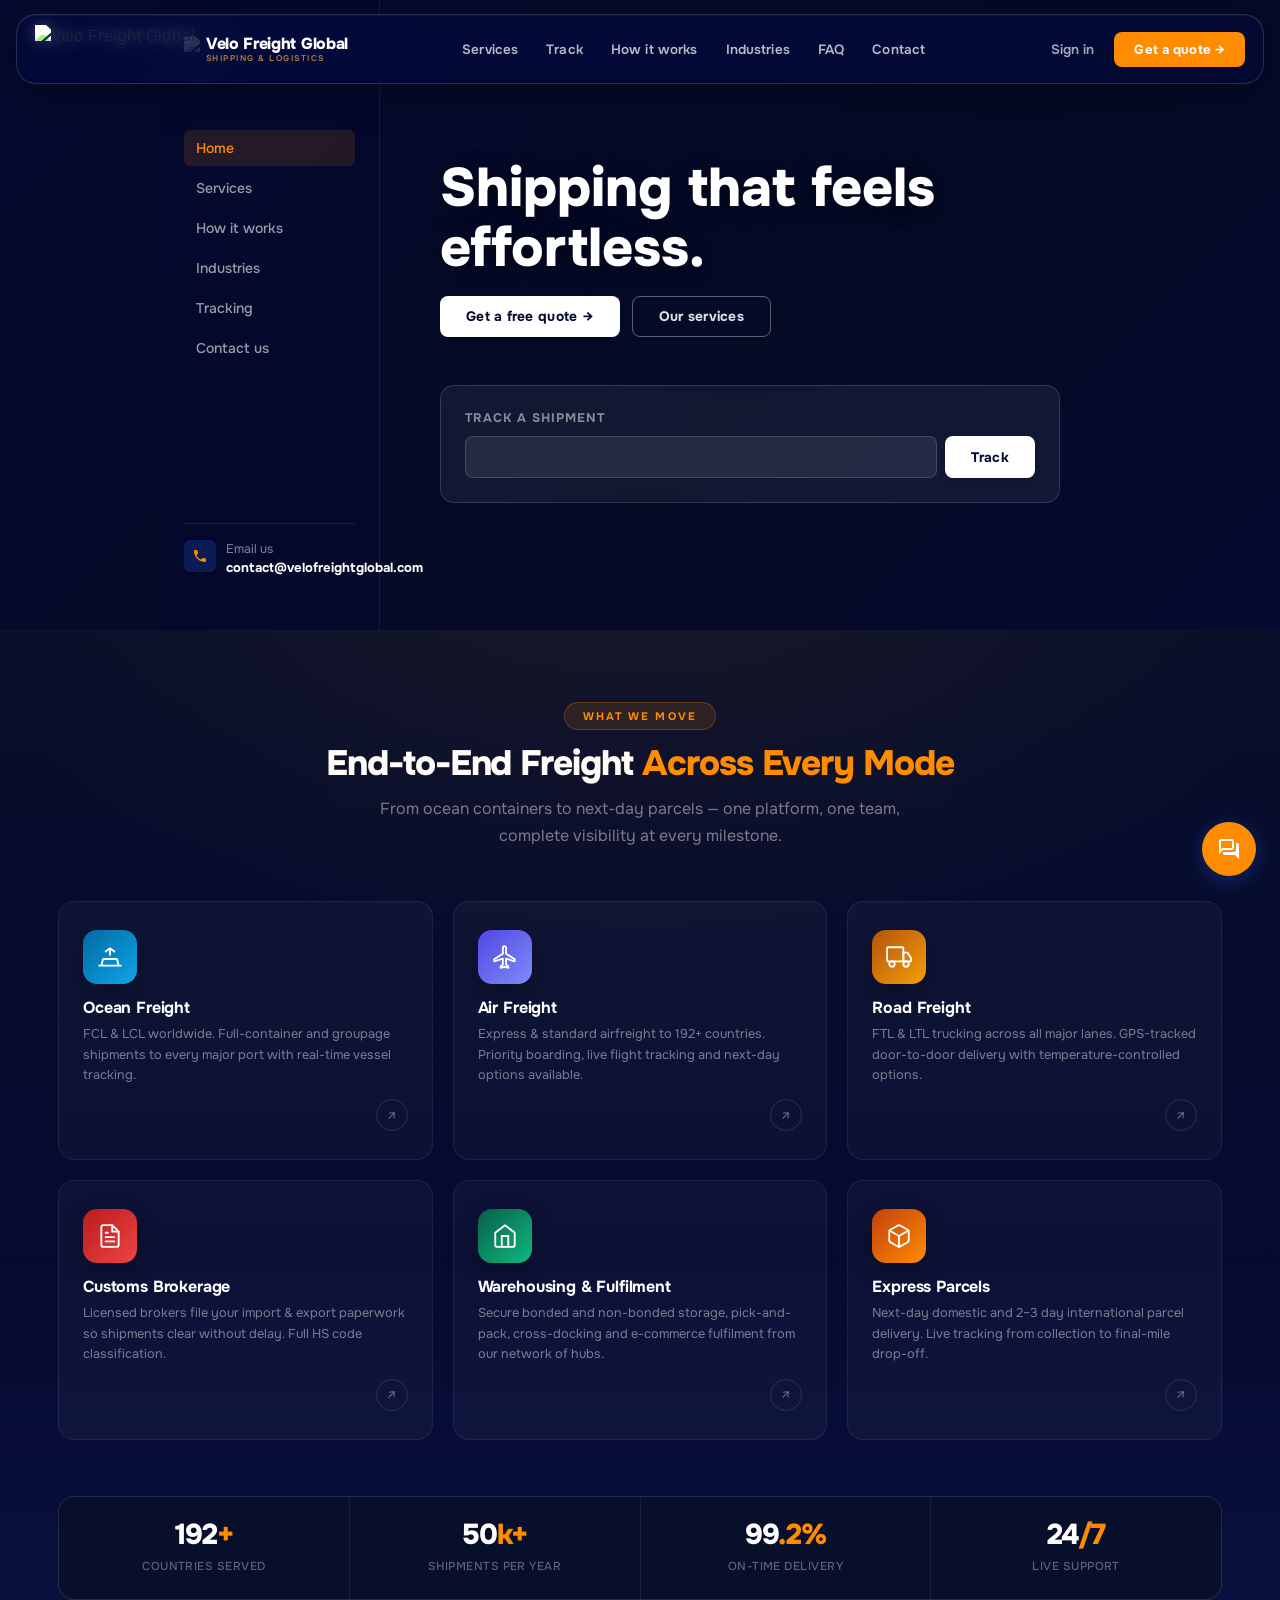
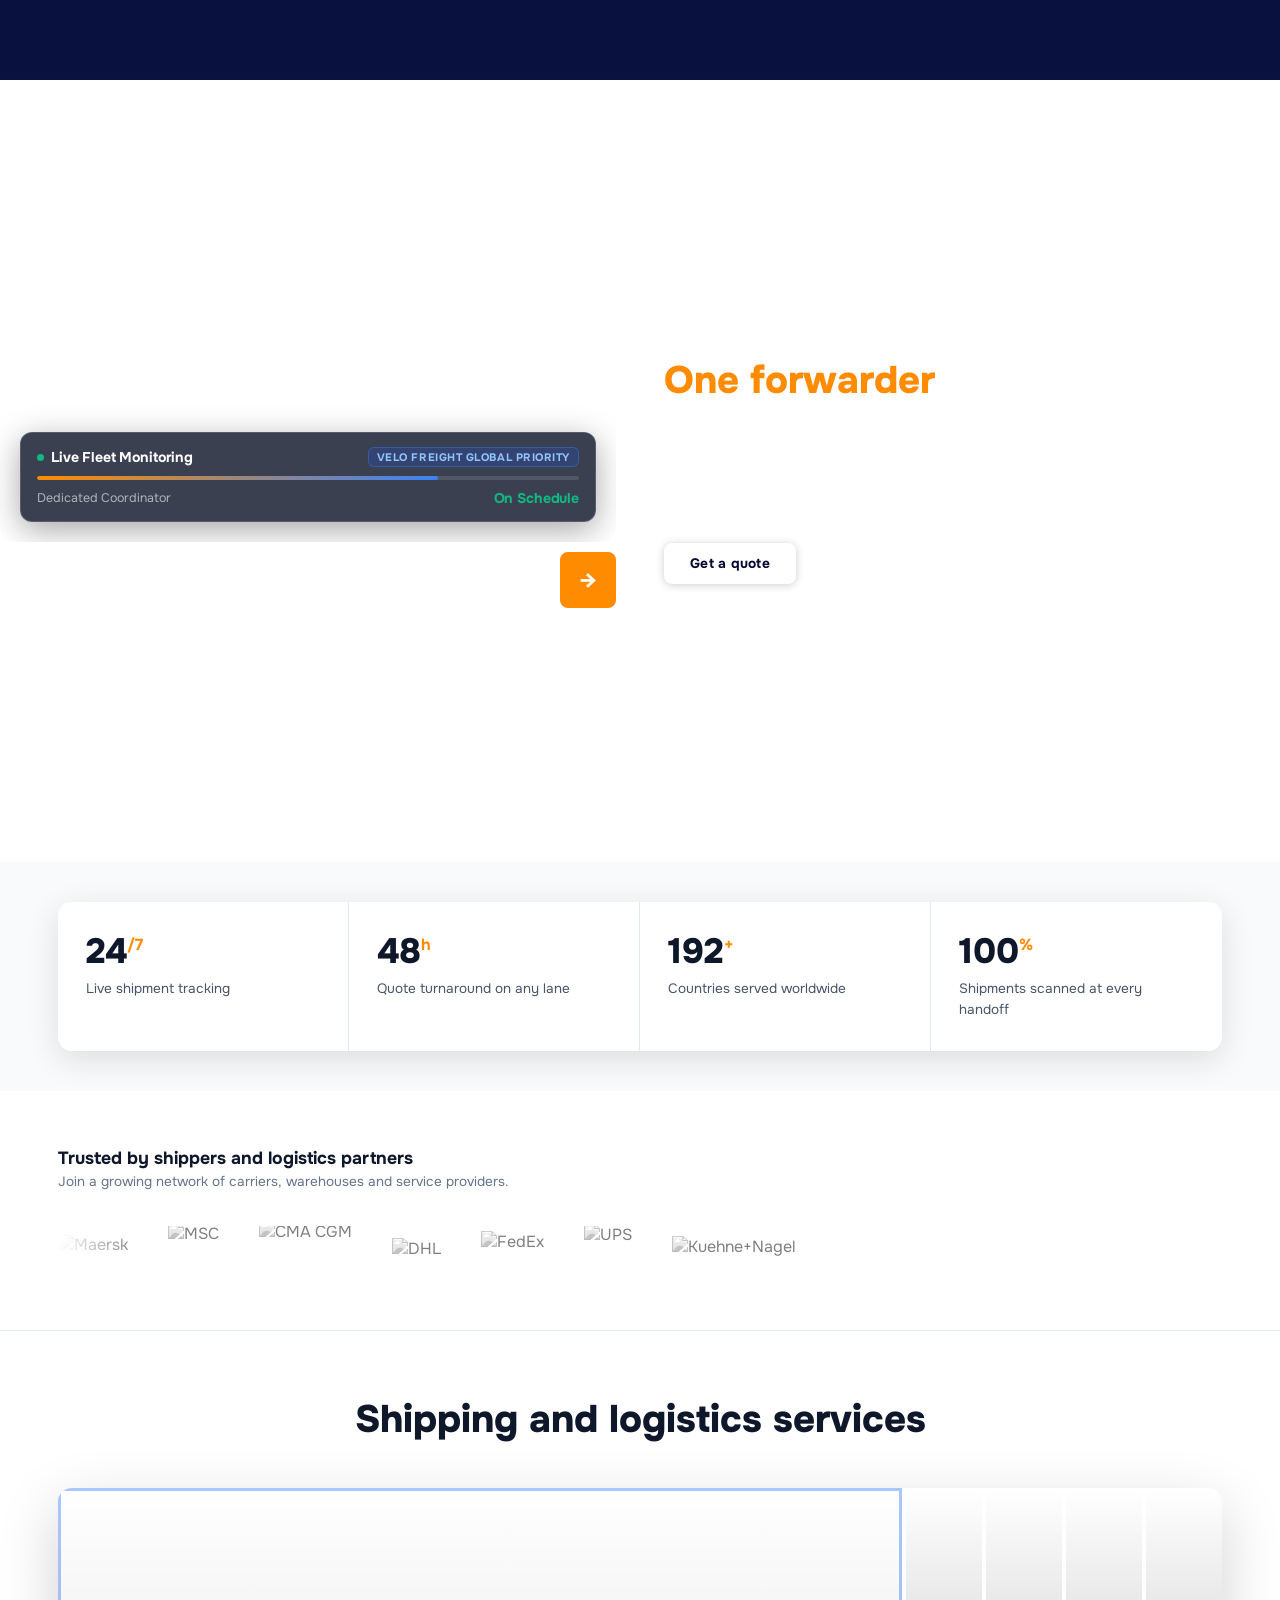
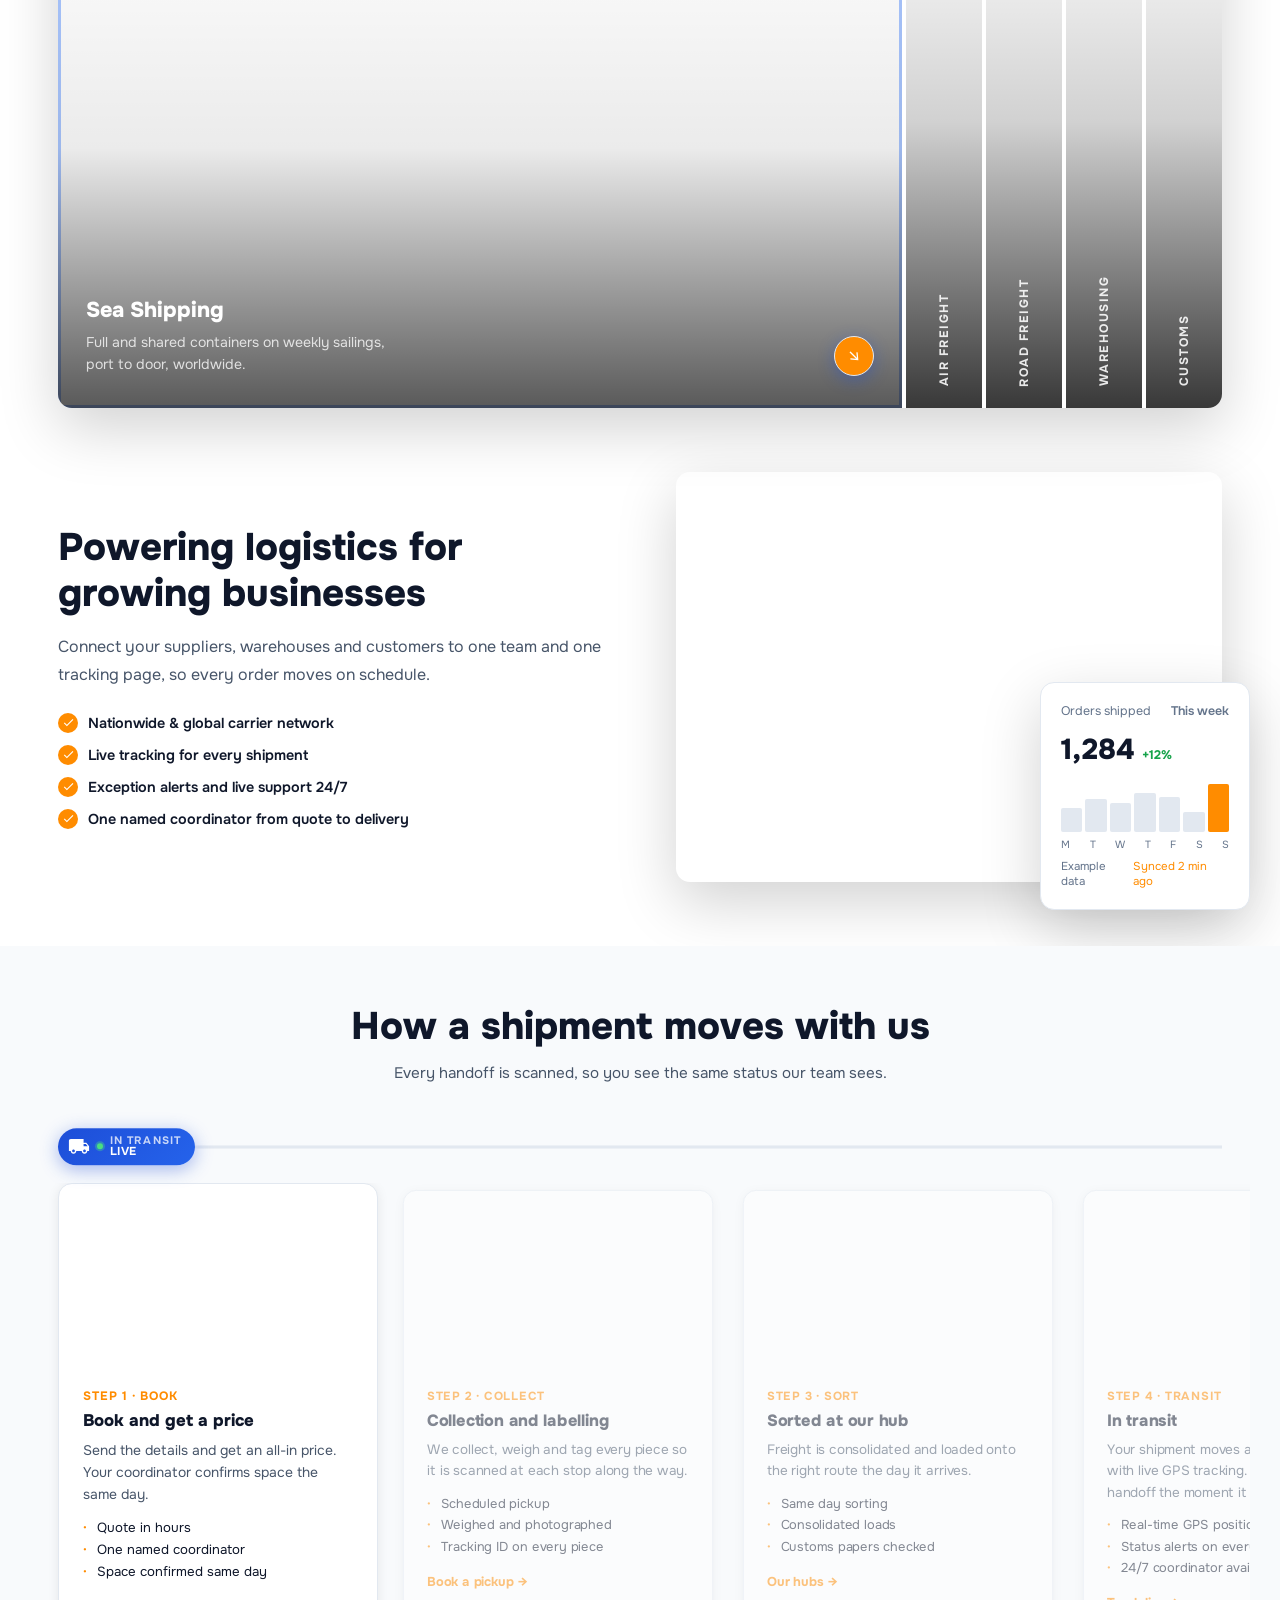
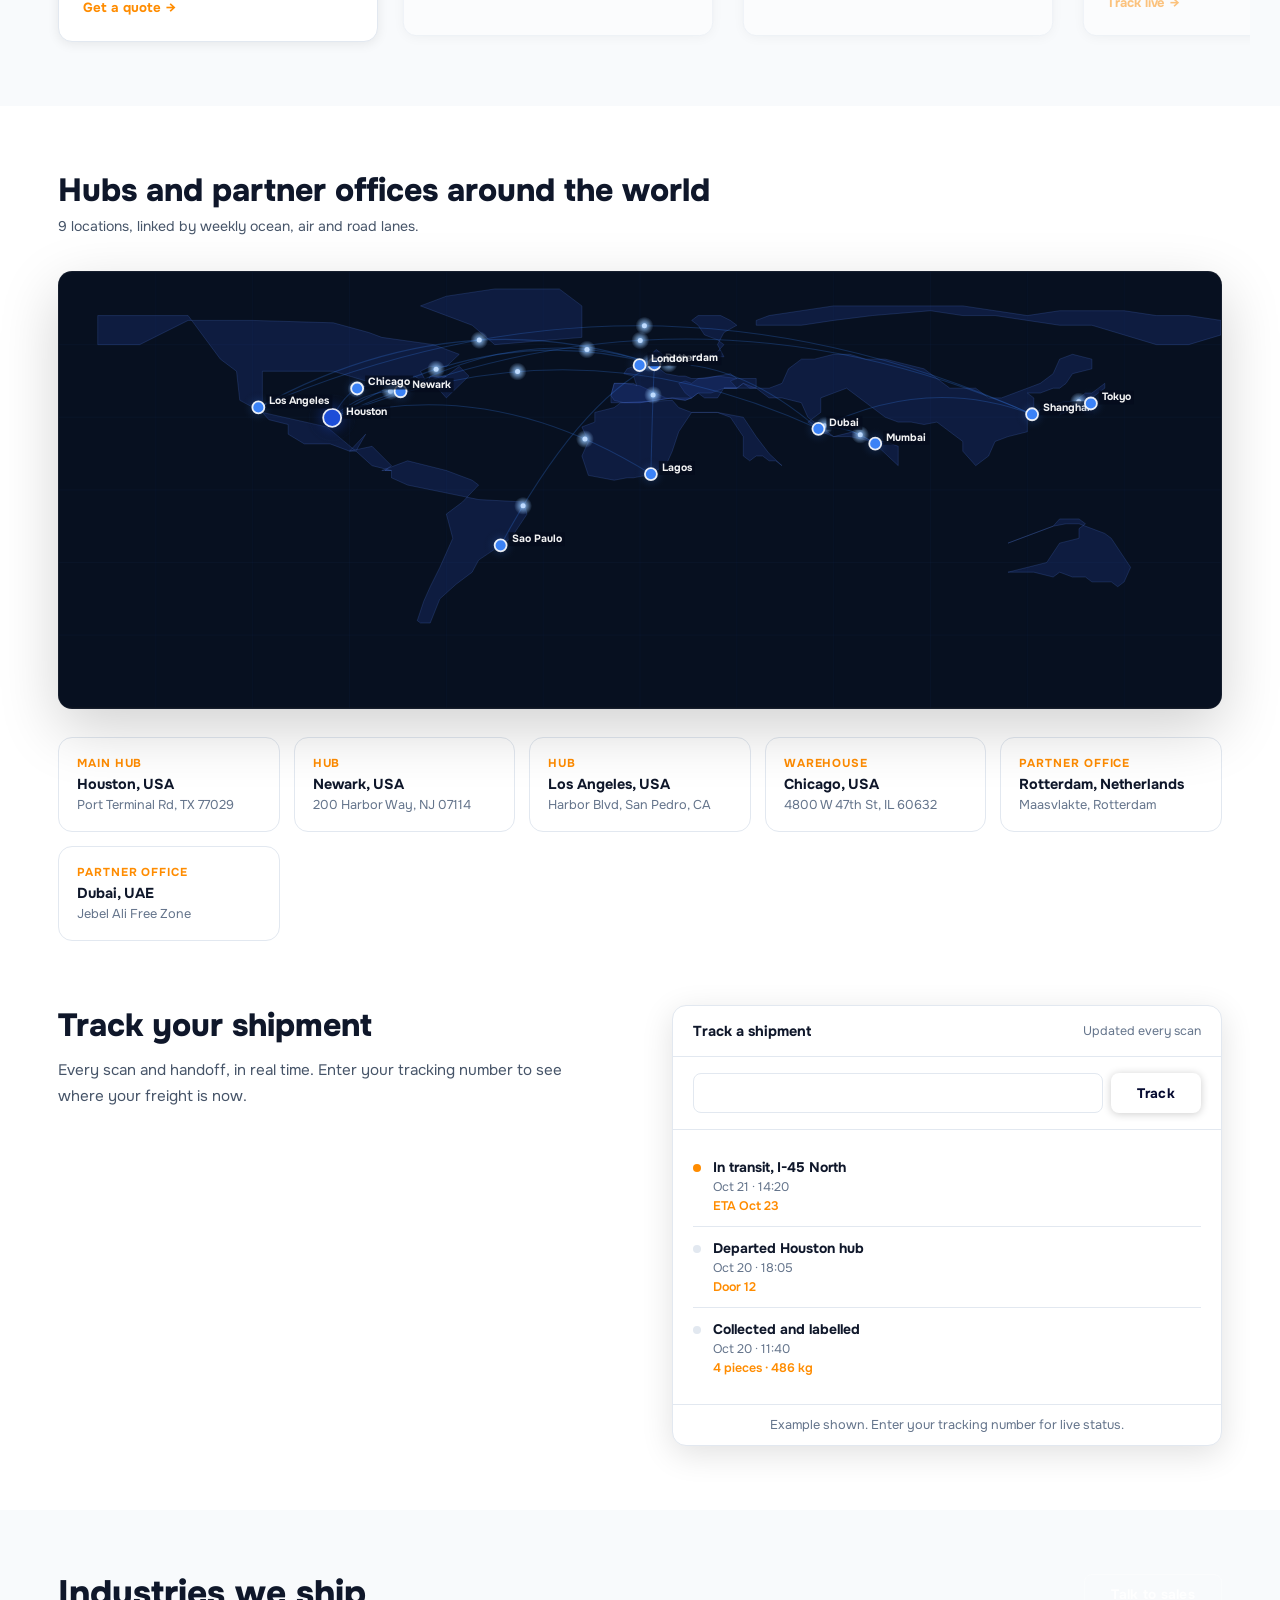
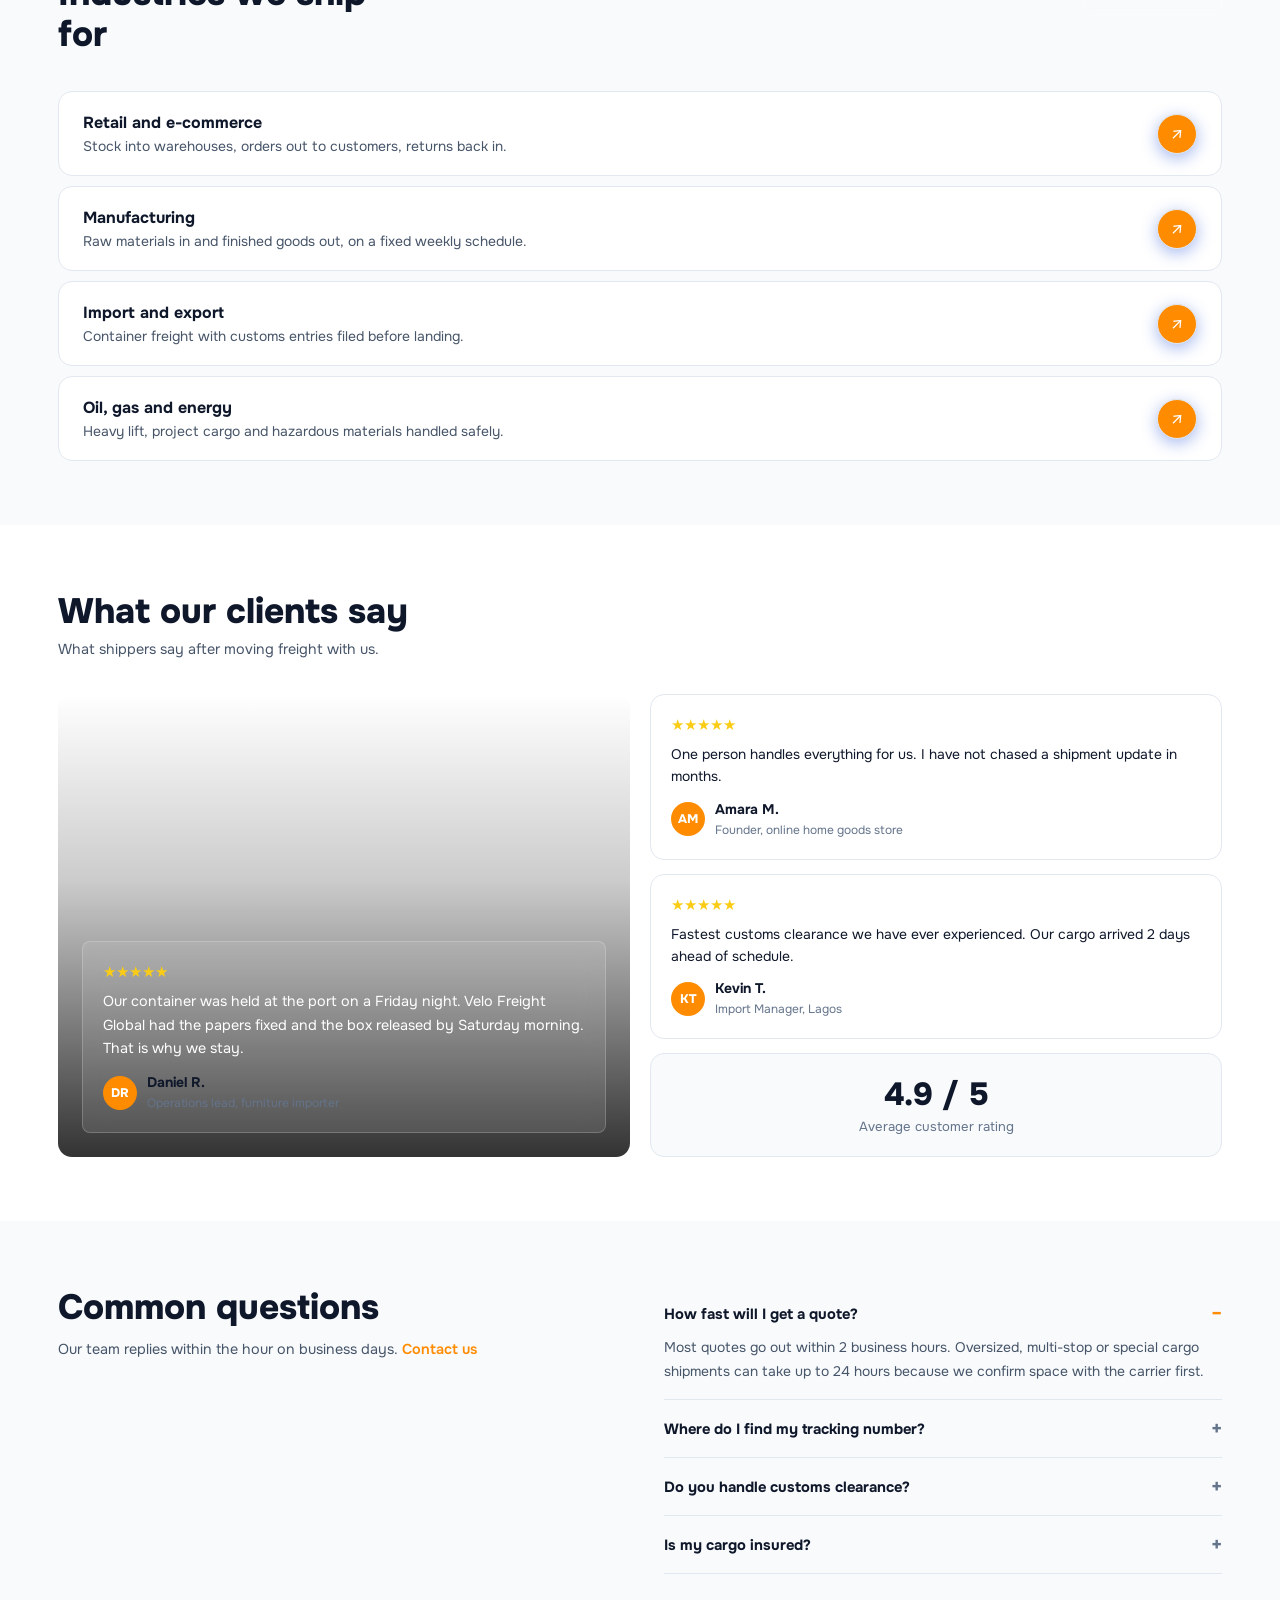
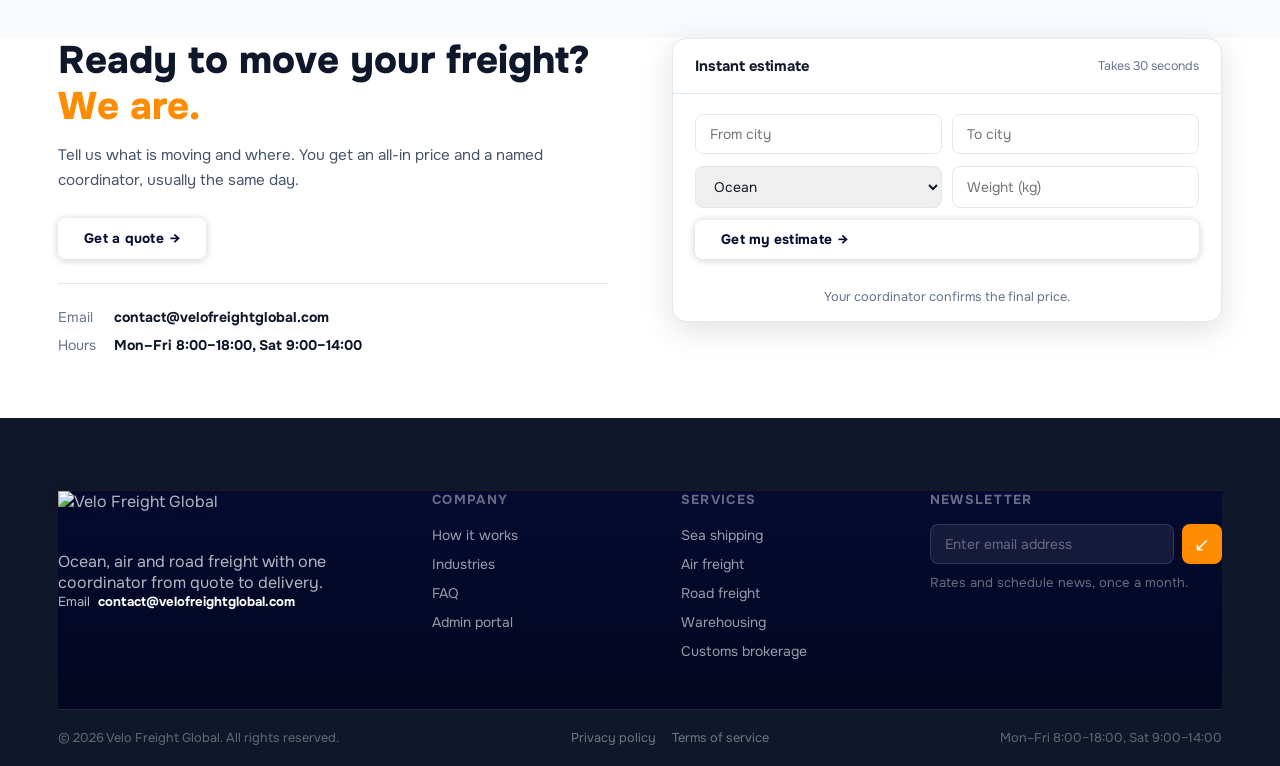
==== index.html @ 6954584d "Add index.html" ====
﻿<!DOCTYPE html>
<html lang="en">
<head>
<meta charset="utf-8">
<meta name="viewport" content="width=device-width, initial-scale=1, viewport-fit=cover">
<title>Velo Freight Global | Freight, Parcels and Live Tracking</title>
<meta name="description" content="Ocean, air and road freight, parcels, customs and express transport with one team that answers the phone. Get a quote or track a shipment.">
<link rel="icon" href="Logo.png">
<link rel="preconnect" href="https://fonts.googleapis.com">
<link rel="preconnect" href="https://fonts.gstatic.com" crossorigin>
<link rel="stylesheet" href="https://fonts.googleapis.com/css2?family=Onest:wght@400;500;600;700;800&display=swap">

<style>
/* ─── RESET & ROOT ───────────────────────────────────────────── */
:root{
  --acc:#FF8C00;
  --acc-h:#e07800;
  --dark:#0f172a;
  --dark2:#1e293b;
  --white:#ffffff;
  --gray:#f8fafc;
  --mid:#e2e8f0;
  --ink:#0f172a;
  --ink2:#475569;
  --ink3:#64748b;
  --font:'Onest',sans-serif;
  --r:8px;
  --r2:14px;
  --sh:0 2px 12px rgba(0,0,0,.08);
  --sh2:0 8px 32px rgba(0,0,0,.12);
  --sh3:0 20px 60px rgba(0,0,0,.18);
  --tr:.3s ease;
}
*,*::before,*::after{box-sizing:border-box;margin:0;padding:0}
html{scroll-behavior:smooth;overflow-x:hidden}
body{font-family:var(--font);color:var(--ink);background:#fff;-webkit-font-smoothing:antialiased;overflow-x:hidden}
::-webkit-scrollbar{width:4px}
::-webkit-scrollbar-thumb{background:var(--acc);border-radius:2px}
img{max-width:100%;display:block}
a{text-decoration:none;color:inherit}
ul{list-style:none}
.in{max-width:1220px;margin:0 auto;padding:0 28px}

/* ─── BUTTONS ───────────────────────────────────────────────── */
.btn{display:inline-flex;align-items:center;gap:7px;background:var(--acc);color:#fff;font-family:var(--font);font-size:.87rem;font-weight:700;padding:11px 24px;border-radius:var(--r);border:2px solid var(--acc);cursor:pointer;white-space:nowrap;transition:var(--tr)}
.btn:hover{background:var(--acc-h);border-color:var(--acc-h);transform:translateY(-1px);box-shadow:0 6px 20px rgba(255,140,0,0.35)}
.btn.ghost{background:transparent;color:var(--ink);border-color:var(--mid)}
.btn.ghost:hover{border-color:var(--acc);color:var(--acc);background:rgba(255,140,0,0.06);transform:none;box-shadow:none}
.btn.ghost-w{background:transparent;color:#fff;border:1.5px solid rgba(255,255,255,0.45)}
.btn.ghost-w:hover{background:rgba(255,255,255,0.10);border-color:rgba(255,255,255,0.75);color:#fff;transform:translateY(-1px)}

/* ════════════════════════════════════════════════════════════
   FLOATING PILL NAVBAR
   Sits 14px from top, rounded capsule — logo left, nav centre,
   actions right. On mobile: logo left + phone + burger right.
════════════════════════════════════════════════════════════ */
#site{
  position:fixed;top:14px;left:0;right:0;z-index:300;
  /* outer wrapper is transparent — the pill is on .in */
  background:transparent;border:none;box-shadow:none;
  pointer-events:none;
  transition:top .3s ease;
}
#site .in{
  pointer-events:all;
  /* pill shape */
  width:calc(100% - 32px);
  max-width:1260px;
  margin:0 auto;
  padding:0 18px;
  height:70px;
  display:flex;align-items:center;justify-content:space-between;gap:1rem;
  /* glass — see-through softly */
  background:rgba(8,14,38,.30);
  backdrop-filter:blur(18px);-webkit-backdrop-filter:blur(18px);
  border-radius:18px;
  border:1px solid rgba(255,255,255,.10);
  box-shadow:0 8px 40px rgba(0,0,0,.32),0 0 0 .5px rgba(255,255,255,.06);
  transition:background .3s,border-color .3s,box-shadow .3s;
}
/* scrolled state — white pill */
#site.scrolled .in{
  background:rgba(255,255,255,.97);
  border-color:#dde3ed;
  box-shadow:0 4px 28px rgba(0,0,0,.10),0 0 0 .5px rgba(0,0,0,.04);
}

/* ─ Logo ────────────────────────────────────────── */
.s-logo{display:flex;align-items:center;gap:11px;flex-shrink:0;text-decoration:none}
.s-logo img{
  height:72px;width:auto;object-fit:contain;
  /* converts logo to clean white on dark pill — industry standard approach */
  display:block;transition:filter .3s ease;filter:brightness(1.4) drop-shadow(0 1px 10px rgba(255,255,255,0.18));
}
/* when navbar goes white on scroll — restore full colour */
#site.scrolled .s-logo img{
  filter:none;
}
.s-logo-text{display:flex;flex-direction:column;line-height:1;gap:3px}
.s-logo-name{font-size:.96rem;font-weight:800;color:#fff;letter-spacing:-.01em}
.s-logo-tag{
  font-size:.54rem;font-weight:700;letter-spacing:.16em;
  text-transform:uppercase;color:rgba(255,255,255,.45);
}
#site.scrolled .s-logo-name{color:var(--dark)}
#site.scrolled .s-logo-tag{color:var(--ink3)}

/* ─ Nav links (desktop) ──────────────────────────── */
.s-nav{display:flex;align-items:center;gap:0}
.s-nav a{
  font-size:.8rem;font-weight:600;
  color:rgba(255,255,255,.78);
  padding:6px 11px;border-radius:7px;
  transition:color .2s,background .2s;white-space:nowrap;
}
.s-nav a:hover{color:#fff;background:rgba(255,255,255,.09)}
#site.scrolled .s-nav a{color:#4b5775}
#site.scrolled .s-nav a:hover{color:var(--acc);background:rgba(29,78,216,.06)}

/* ─ Right actions ───────────────────────────────── */
.s-acts{display:flex;align-items:center;gap:8px;flex-shrink:0}
/* Sign in link */
.hd-in{
  font-size:.8rem;font-weight:600;
  color:rgba(255,255,255,.75);transition:color .2s;white-space:nowrap;
}
.hd-in:hover{color:#fff}
#site.scrolled .hd-in{color:#4b5775}
#site.scrolled .hd-in:hover{color:var(--acc)}
/* Get a quote pill button */
.s-btn-nav{
  background:var(--acc);color:#fff;border:none;
  font-size:.8rem;font-weight:700;
  padding:9px 18px;border-radius:8px;
  display:inline-flex;align-items:center;gap:4px;
  transition:background .2s,transform .2s,box-shadow .2s;
  white-space:nowrap;cursor:pointer;
  box-shadow:0 2px 10px rgba(29,78,216,.30);
}
.s-btn-nav:hover{background:var(--acc-h);transform:translateY(-1px);box-shadow:0 5px 18px rgba(29,78,216,.42)}
/* Red phone circle (hidden on desktop, shown on mobile) */
.nav-phone{
  width:40px;height:40px;
  background:#dc2626;
  border-radius:50%;
  display:none;align-items:center;justify-content:center;
  flex-shrink:0;text-decoration:none;
  transition:background .2s,transform .2s;
  box-shadow:0 2px 10px rgba(220,38,38,.40);
}
.nav-phone:hover{background:#b91c1c;transform:scale(1.06)}
.nav-phone svg{width:17px;height:17px;fill:#fff}
/* Hamburger — rounded square */
.burger-btn{
  width:40px;height:40px;
  background:rgba(255,255,255,.10);
  border:1px solid rgba(255,255,255,.18);
  border-radius:10px;
  display:none;flex-direction:column;
  align-items:center;justify-content:center;
  gap:5px;cursor:pointer;flex-shrink:0;
  transition:background .2s;
}
.burger-btn:hover{background:rgba(255,255,255,.20)}
.burger-btn i{display:block;width:18px;height:2px;background:#fff;border-radius:2px;transition:var(--tr)}
#site.scrolled .burger-btn{background:rgba(0,0,0,.06);border-color:rgba(0,0,0,.12)}
#site.scrolled .burger-btn i{background:var(--dark)}

/* ─── MOBILE NAV DRAWER ──────────────────────────────── */
#mnav{display:block;position:fixed;inset:0;z-index:500;background:var(--dark);padding:0;overflow-y:auto;opacity:0;pointer-events:none;transition:opacity .3s ease}
#mnav.open{opacity:1;pointer-events:auto}
.mn-in{padding:28px;display:flex;flex-direction:column;gap:0;min-height:100vh}
.mn-top{display:flex;justify-content:space-between;align-items:center;margin-bottom:24px}
.mn-logo{font-size:1.1rem;font-weight:800;color:#fff}
.mn-logo span{color:var(--acc)}
.mn-x{background:none;border:none;color:rgba(255,255,255,.6);cursor:pointer;font-size:1.5rem;line-height:1}
.mn-trk{display:flex;gap:8px;margin-bottom:28px}
.mn-trk input{flex:1;background:rgba(255,255,255,.06);border:1px solid rgba(255,255,255,.12);color:#fff;padding:10px 14px;border-radius:var(--r);font-family:var(--font);font-size:.88rem}
.mn-trk input::placeholder{color:rgba(255,255,255,.4)}
.mn-main{display:flex;flex-direction:column;margin-bottom:24px}
.mn-main a{color:rgba(255,255,255,.8);font-size:1rem;font-weight:600;padding:12px 0;border-bottom:1px solid rgba(255,255,255,.06);transition:var(--tr)}
.mn-main a:hover,.mn-main a.cur{color:#fff}
.mn-g{margin-bottom:20px}
.mn-g small{display:block;color:rgba(255,255,255,.3);font-size:.72rem;font-weight:700;letter-spacing:.1em;text-transform:uppercase;margin-bottom:8px}
.mn-g a{display:block;color:rgba(255,255,255,.65);font-size:.9rem;padding:6px 0;transition:var(--tr)}
.mn-g a:hover{color:#fff}
.mn-acts{display:flex;gap:10px;margin-top:auto;padding-top:20px}
.mn-ct{color:rgba(255,255,255,.4);font-size:.83rem;margin-top:16px}
.mn-ct a{color:rgba(255,255,255,.65)}

/* ─── HERO ───────────────────────────────────────────────────── */
.ph-hero{
  background-color:#0f172a;
  background-image:url('BackImage.png');
  background-position:center center;
  background-size:cover;
  background-repeat:no-repeat;
  background-attachment:scroll;
  position:relative;min-height:70vh;display:flex;flex-direction:column
}
.ph-hero::before{content:'';position:absolute;inset:0;background:linear-gradient(135deg,rgba(5,10,25,0.55) 0%,rgba(5,10,25,0.40) 100%)}
.hero-grid{flex:1;display:grid;grid-template-columns:220px 1fr;position:relative;z-index:2;min-height:50vh}

/* Sidebar */
.side{display:flex;flex-direction:column;padding:36px 24px;border-right:1px solid rgba(255,255,255,.08)}
.side .logo img{height:50px;object-fit:contain;mix-blend-mode:screen;filter:brightness(1.4);margin-bottom:44px}
.side nav{display:flex;flex-direction:column;gap:4px;flex:1}
.side nav a{color:rgba(255,255,255,.6);font-size:.88rem;font-weight:500;padding:9px 12px;border-radius:6px;transition:var(--tr)}
.side nav a:hover,.side nav a.on{color:#fff;background:rgba(255,255,255,.08)}
.support{display:flex;align-items:flex-start;gap:10px;margin-top:auto;padding:16px 0;border-top:1px solid rgba(255,255,255,.08)}
.support .ic{width:32px;height:32px;background:rgba(29,78,216,.25);border-radius:6px;display:flex;align-items:center;justify-content:center;flex-shrink:0}
.support .ic svg{width:16px;height:16px;fill:var(--acc)}
.support span{font-size:.78rem;color:rgba(255,255,255,.5);line-height:1.5;display:flex;flex-direction:column}
.support b{color:#fff;font-size:.82rem}
.side-menu{display:none;flex-direction:column;gap:5px;cursor:pointer;background:rgba(255,255,255,.08);border:1px solid rgba(255,255,255,.12);border-radius:6px;padding:8px 10px;margin-top:16px;align-self:flex-start}
.side-menu i{display:block;width:18px;height:2px;background:rgba(255,255,255,.7);border-radius:2px}

/* Hero main content */
.hero-main{display:flex;align-items:center;padding:76px 60px 44px}
.hero-body{width:100%;max-width:620px}
.hero-body h1{font-size:clamp(2.2rem,4.5vw,3.4rem);font-weight:800;color:#fff;line-height:1.1;margin-bottom:18px}
.hero-body .sub{font-size:1.05rem;color:rgba(255,255,255,.65);line-height:1.7;margin-bottom:32px;max-width:480px}
.ctas{display:flex;gap:12px;flex-wrap:wrap;margin-bottom:48px}

/* Tracking widget in hero */
.htrack{background:rgba(255,255,255,.06);border:1px solid rgba(255,255,255,.14);border-radius:var(--r2);padding:24px;backdrop-filter:blur(12px)}
.htrack label{font-size:.78rem;font-weight:700;color:rgba(255,255,255,.5);letter-spacing:.08em;text-transform:uppercase;display:block;margin-bottom:10px}
.htrack .row{display:flex;gap:8px}
.htrack input{flex:1;background:rgba(255,255,255,.08);border:1px solid rgba(255,255,255,.15);color:#fff;padding:11px 16px;border-radius:var(--r);font-family:var(--font);font-size:.9rem}
.htrack input::placeholder{color:rgba(255,255,255,.35)}
.htrack input:focus{outline:none;border-color:rgba(255,255,255,.4)}
.bar-p{height:4px;background:rgba(255,255,255,.1);border-radius:2px;margin:16px 0 12px;overflow:hidden}
.bar-p i{display:block;height:100%;width:62%;background:var(--acc);border-radius:2px;animation:prog 2s ease-in-out infinite alternate}
@keyframes prog{from{width:40%}to{width:78%}}
.status{display:flex;align-items:center;justify-content:space-between;font-size:.82rem}
.status span{color:rgba(255,255,255,.55)}
.status b{color:#fff}

/* ─── DARK BELT (below hero) ─────────────────────────────────── */
.dark-belt{background:linear-gradient(180deg,#080f2a 0%,#050A30 60%,#0a1240 100%);position:relative;overflow:hidden;}
.dark-belt::before{content:'';position:absolute;inset:0;background:radial-gradient(ellipse 80% 60% at 50% -10%,rgba(255,140,0,0.07) 0%,transparent 70%);pointer-events:none;}
.dark-belt .in{padding-top:72px;padding-bottom:80px}
/* ─── WHAT WE MOVE ─── */
.move-header{text-align:center;margin-bottom:52px;}
.move-tag{display:inline-block;background:rgba(255,140,0,0.12);color:#FF8C00;font-size:.68rem;font-weight:700;letter-spacing:.2em;text-transform:uppercase;padding:6px 18px;border-radius:20px;border:1px solid rgba(255,140,0,0.25);margin-bottom:14px;}
.move-header h2{font-size:2.2rem;font-weight:800;color:#fff;letter-spacing:-.03em;margin:0 0 12px;line-height:1.15;}
.move-header h2 span{color:#FF8C00;}
.move-header p{color:rgba(255,255,255,.45);font-size:1rem;max-width:540px;margin:0 auto;line-height:1.65;}
.move-grid{
  display:grid;
  grid-template-columns:repeat(3,1fr);
  gap:20px;
  margin-bottom:56px;
}
.move-card{
  background:rgba(255,255,255,.03);
  border:1px solid rgba(255,255,255,.07);
  border-radius:16px;
  padding:28px 24px;
  text-decoration:none;
  display:flex;
  flex-direction:column;
  gap:14px;
  position:relative;
  overflow:hidden;
  transition:transform .25s,box-shadow .25s,background .25s,border-color .25s;
}
.move-card::before{
  content:'';
  position:absolute;
  inset:0;
  background:linear-gradient(135deg,var(--mc,rgba(255,140,0,.06)) 0%,transparent 60%);
  opacity:0;
  transition:opacity .25s;
}
.move-card:hover{transform:translateY(-4px);box-shadow:0 16px 48px rgba(0,0,0,.35),0 0 0 1px rgba(255,140,0,.18);background:rgba(255,255,255,.055);border-color:rgba(255,140,0,.25);}
.move-card:hover::before{opacity:1;}
.move-ic{
  width:54px;height:54px;border-radius:14px;
  display:flex;align-items:center;justify-content:center;
  background:linear-gradient(135deg,var(--ic1,#1d4ed8) 0%,var(--ic2,#3b82f6) 100%);
  box-shadow:0 6px 18px rgba(0,0,0,.25);
  flex-shrink:0;
}
.move-ic svg{width:26px;height:26px;stroke:#fff;fill:none;stroke-width:1.7;stroke-linecap:round;stroke-linejoin:round;}
.move-card-body{flex:1;}
.move-card-body strong{display:block;font-size:1rem;font-weight:700;color:#fff;margin-bottom:5px;letter-spacing:-.01em;line-height:1.3;}
.move-card-body p{font-size:.8rem;color:rgba(255,255,255,.45);line-height:1.6;margin:0;}
.move-card-arrow{align-self:flex-end;width:32px;height:32px;border-radius:50%;border:1px solid rgba(255,255,255,.12);display:flex;align-items:center;justify-content:center;color:rgba(255,255,255,.4);font-size:.85rem;transition:all .25s;}
.move-card:hover .move-card-arrow{border-color:#FF8C00;color:#FF8C00;background:rgba(255,140,0,.1);}
/* Stats strip */
.move-stats{display:grid;grid-template-columns:repeat(4,1fr);gap:1px;background:rgba(255,255,255,.06);border-radius:16px;overflow:hidden;border:1px solid rgba(255,255,255,.06);}
.move-stat{background:#080f2a;padding:24px 20px;text-align:center;}
.move-stat b{display:block;font-size:1.8rem;font-weight:800;color:#fff;letter-spacing:-.04em;line-height:1;margin-bottom:5px;}
.move-stat b span{color:#FF8C00;}
.move-stat small{font-size:.72rem;color:rgba(255,255,255,.35);font-weight:500;letter-spacing:.04em;text-transform:uppercase;}
@media(max-width:900px){.move-grid{grid-template-columns:repeat(2,1fr);}.move-stats{grid-template-columns:repeat(2,1fr);}}
@media(max-width:580px){.move-grid{grid-template-columns:1fr;}.move-stats{grid-template-columns:repeat(2,1fr);}}
/* legacy — keep feat section working */
.feat{display:grid;grid-template-columns:1fr 1fr;gap:48px;align-items:center}
.feat-img .big{aspect-ratio:4/3;border-radius:var(--r2);background:url('https://images.unsplash.com/photo-1473445730015-841f29a9490b?w=900&q=80') center/cover no-repeat;position:relative;overflow:hidden}
.feat-img .chip{position:absolute;bottom:20px;left:20px;right:20px;background:rgba(15,23,42,.82);backdrop-filter:blur(12px);border:1px solid rgba(255,255,255,.15);border-radius:12px;padding:14px 16px;display:flex;flex-direction:column;gap:9px;box-shadow:0 8px 32px rgba(0,0,0,.35)}
.chip .r{display:flex;justify-content:space-between;align-items:center}
.chip b{color:#fff;font-size:.88rem;letter-spacing:-.01em}
.chip span{color:rgba(255,255,255,.6);font-size:.78rem}
.chip .live-dot{width:7px;height:7px;border-radius:50%;background:#10b981;box-shadow:0 0 0 rgba(16,185,129,.5);animation:live-pulse 2s infinite;display:inline-block;flex-shrink:0}
@keyframes live-pulse{0%{box-shadow:0 0 0 0 rgba(16,185,129,.7)}70%{box-shadow:0 0 0 6px rgba(16,185,129,0)}100%{box-shadow:0 0 0 0 rgba(16,185,129,0)}}
.chip .chip-badge{background:rgba(29,78,216,.25);border:1px solid rgba(59,130,246,.4);color:#93c5fd;font-size:.68rem;font-weight:700;padding:2px 8px;border-radius:6px;letter-spacing:.05em;text-transform:uppercase}
.pb{height:4px;background:rgba(255,255,255,.12);border-radius:2px;overflow:hidden}
.pb i{display:block;height:100%;width:74%;background:linear-gradient(90deg,var(--acc) 0%,#3b82f6 100%);border-radius:2px}
.feat-img .row{display:grid;grid-template-columns:1fr auto;gap:10px;margin-top:10px}
.feat-img .small{aspect-ratio:16/9;border-radius:var(--r);background:url('https://images.unsplash.com/photo-1578575437130-527eed3abbec?w=600&q=80') center/cover no-repeat;opacity:.7}
.feat-img .star{width:56px;height:56px;background:var(--acc);border-radius:var(--r);display:flex;align-items:center;justify-content:center;color:#fff;font-size:1.4rem;font-weight:700}
.feat > div h2{font-size:clamp(1.6rem,3vw,2.4rem);font-weight:800;color:#fff;line-height:1.2;margin-bottom:16px}
.acc-t{color:var(--acc)}
.feat > div p{color:rgba(255,255,255,.6);font-size:.95rem;line-height:1.75;margin-bottom:24px}
.btns{display:flex;gap:10px;flex-wrap:wrap}

/* ─── STATS ──────────────────────────────────────────────────── */
.st-wrap{background:var(--gray)}
.stats-row{display:grid;grid-template-columns:repeat(4,1fr);gap:0;background:#fff;border-radius:var(--r2);box-shadow:var(--sh2);overflow:hidden;margin:0 auto}
.stats-row > div{padding:32px 28px;border-right:1px solid var(--mid);text-align:left}
.stats-row > div:last-child{border-right:none}
.stats-row b{display:block;font-size:2.2rem;font-weight:800;color:var(--dark);line-height:1;margin-bottom:8px}
.stats-row sup{font-size:1rem;font-weight:700;color:var(--acc)}
.stats-row span{font-size:.85rem;color:var(--ink2)}

/* ─── PARTNERS MARQUEE ───────────────────────────────────────── */
.partners{padding:56px 0;border-bottom:1px solid var(--mid)}
.p-head{display:flex;justify-content:space-between;align-items:flex-end;margin-bottom:36px;gap:20px}
.p-head h3{font-size:1.1rem;font-weight:700;color:var(--dark);margin-bottom:4px}
.p-head p{font-size:.85rem;color:var(--ink3)}
.marquee{overflow:hidden;position:relative}
.marquee::before,.marquee::after{content:'';position:absolute;top:0;bottom:0;width:80px;z-index:2;pointer-events:none}
.marquee::before{left:0;background:linear-gradient(to right,#fff,transparent)}
.marquee::after{right:0;background:linear-gradient(to left,#fff,transparent)}
.m-track{display:flex;gap:40px;width:max-content;animation:marquee 30s linear infinite}
.m-track:hover{animation-play-state:paused}
@keyframes marquee{from{transform:translateX(0)}to{transform:translateX(-50%)}}
.logo-r{display:flex;align-items:center;height:48px}
.logo-r img{object-fit:contain;filter:grayscale(1);opacity:.55;transition:var(--tr)}
.logo-r:hover img{filter:grayscale(0);opacity:1}

/* ─── SERVICES ACCORDION — premium expand ──────────────────── */
.sec{padding:64px 0}
.sec h2.c{text-align:center;font-size:clamp(1.6rem,3vw,2.4rem);font-weight:800;color:var(--dark);margin-bottom:44px}
.acc-row{display:flex;height:520px;border-radius:var(--r2);overflow:hidden;box-shadow:var(--sh3);gap:4px}
.panel{
  position:relative;flex:0 0 76px;overflow:hidden;cursor:pointer;
  transition:flex .55s cubic-bezier(.4,0,.2,1);
}
.panel.open{flex:1;box-shadow:inset 0 0 0 3px rgba(99,152,255,.55)}
.panel .img{
  position:absolute;inset:0;background-size:cover;background-position:center;
  transition:transform .6s cubic-bezier(.4,0,.2,1);
}
.panel::after{
  content:'';position:absolute;inset:0;
  background:linear-gradient(to top,rgba(0,0,0,.78) 0%,rgba(0,0,0,.18) 55%,transparent 100%);
  transition:background .4s;
}
.panel.open::after{background:linear-gradient(to top,rgba(0,0,0,.65) 0%,rgba(0,0,0,.08) 50%,transparent 100%)}
.panel:hover .img{transform:scale(1.07)}
/* ── Video panels ── */
.panel .pv{
  position:absolute;inset:0;width:100%;height:100%;
  object-fit:cover;object-position:center;
  transition:transform .6s cubic-bezier(.4,0,.2,1);
  pointer-events:none;display:block;
}
.panel:hover .pv{transform:scale(1.04)}
/* vertical label — collapsed */
.vt{
  position:absolute;left:50%;bottom:0;z-index:2;
  color:rgba(255,255,255,.88);font-size:.76rem;font-weight:700;
  letter-spacing:.12em;text-transform:uppercase;
  writing-mode:vertical-rl;transform:rotate(180deg) translateX(50%);
  padding:22px 0;white-space:nowrap;
  transition:opacity .28s ease,transform .28s ease;
}
.panel.open .vt{opacity:0;pointer-events:none}
/* expanded panel content */
.pc{
  position:absolute;bottom:0;left:0;right:0;z-index:2;
  display:flex;align-items:flex-end;justify-content:space-between;
  padding:32px 28px;
  opacity:0;transform:translateY(18px);
  transition:opacity .38s .15s ease,transform .38s .15s ease;
}
.panel.open .pc{opacity:1;transform:none}
.pc h3{color:#fff;font-size:1.35rem;font-weight:800;margin-bottom:8px}
.pc p{color:rgba(255,255,255,.78);font-size:.88rem;line-height:1.55;max-width:300px}
.circle{
  width:46px;height:46px;background:var(--acc);border-radius:50%;
  display:flex;align-items:center;justify-content:center;
  color:#fff;font-size:1.25rem;flex-shrink:0;
  transition:background .2s,transform .22s,box-shadow .22s;
  box-shadow:0 4px 16px rgba(29,78,216,.4);
}
.circle:hover{background:var(--acc-h);transform:scale(1.12);box-shadow:0 6px 22px rgba(29,78,216,.55)}

/* ─── SPLIT SECTION (Why us) ─────────────────────────────────── */
.split{display:grid;grid-template-columns:1fr 1fr;gap:72px;align-items:center}
.split h2{font-size:clamp(1.6rem,3vw,2.4rem);font-weight:800;color:var(--dark);line-height:1.2;margin-bottom:16px}
.lead{font-size:1rem;color:var(--ink2);line-height:1.75;margin-bottom:24px}
.ticks{display:flex;flex-direction:column;gap:12px}
.ticks div{display:flex;align-items:center;gap:10px;font-size:.9rem;font-weight:600;color:var(--ink)}
.ticks div::before{content:'';width:20px;height:20px;background:var(--acc);border-radius:50%;flex-shrink:0;background-image:url("data:image/svg+xml,%3Csvg xmlns='http://www.w3.org/2000/svg' viewBox='0 0 24 24' fill='white'%3E%3Cpath d='M9 16.17L4.83 12l-1.42 1.41L9 19 21 7l-1.41-1.41z'/%3E%3C/svg%3E");background-size:13px;background-repeat:no-repeat;background-position:center}
.glow{position:relative}
.glow .ph{aspect-ratio:4/3;border-radius:var(--r2);background:url('https://images.unsplash.com/photo-1553413077-190dd305871c?w=900&q=80') center/cover no-repeat;box-shadow:var(--sh3)}
.float{position:absolute;bottom:-28px;right:-28px;width:210px;background:#fff;border-radius:var(--r2);padding:20px;box-shadow:var(--sh3);border:1px solid var(--mid)}
.float .top{display:flex;justify-content:space-between;align-items:center;margin-bottom:12px}
.float .top span{font-size:.78rem;color:var(--ink3)}
.float .wk{font-size:.72rem;color:var(--acc);font-weight:600}
.float .big{display:flex;align-items:baseline;gap:8px;margin-bottom:12px}
.float b{font-size:1.8rem;font-weight:800;color:var(--dark)}
.float .up{font-size:.78rem;font-weight:700;color:#16a34a}
.chart{display:flex;align-items:flex-end;gap:3px;height:52px;margin-bottom:6px}
.chart i{flex:1;background:var(--mid);border-radius:2px;transition:var(--tr)}
.chart i.now{background:var(--acc)}
.days{display:flex;justify-content:space-between;font-size:.65rem;color:var(--ink3);margin-bottom:8px}
.float .foot{display:flex;justify-content:space-between;font-size:.72rem;color:var(--ink3)}
.sync{color:var(--acc)}

/* ─── HOW IT WORKS ───────────────────────────────────────────── */
.how{position:relative}
.how-stage{overflow:visible;background:var(--gray);position:relative}
.how-head{text-align:center;padding:56px 28px 36px}
.how-head h2{font-size:clamp(1.6rem,3vw,2.4rem);font-weight:800;color:var(--dark);margin-bottom:12px}
.how-head p{font-size:.95rem;color:var(--ink2)}
.route{position:relative;height:56px;margin-bottom:8px;padding:0 28px;box-sizing:border-box}
.route .line{position:absolute;top:50%;left:0;right:0;height:3px;background:var(--mid);transform:translateY(-50%)}
.route .fill{position:absolute;top:50%;left:0;height:3px;background:var(--acc);transform:translateY(-50%);transition:width .1s}
/* — professional vehicle pill on the route line — */
.ltruck{
  position:absolute;top:50%;transform:translateY(-50%);
  display:flex;align-items:center;gap:7px;
  background:linear-gradient(135deg,#1d4ed8 0%,#2563eb 100%);
  border-radius:100px;
  padding:7px 14px 7px 10px;
  box-shadow:0 4px 18px rgba(29,78,216,.40),0 0 0 3px rgba(255,255,255,.18);
  font-size:.74rem;font-weight:700;color:#fff;
  white-space:nowrap;z-index:2;
  transition:left .15s linear;
}
.ltruck svg{
  width:22px;height:22px;fill:#fff;flex-shrink:0;
}
.ltruck .lv{
  display:flex;flex-direction:column;gap:1px;
}
.ltruck .lv span{
  font-size:.68rem;letter-spacing:.10em;opacity:.75;line-height:1;
}
.ltruck .lv b{
  font-size:.72rem;letter-spacing:.04em;line-height:1;
}
.ltruck .ldot{
  width:6px;height:6px;border-radius:50%;
  background:#4ade80;
  box-shadow:0 0 0 2px rgba(74,222,128,.35);
  animation:pulse-dot 1.5s ease-in-out infinite;
  flex-shrink:0;
}
@keyframes pulse-dot{
  0%,100%{box-shadow:0 0 0 2px rgba(74,222,128,.35)}
  50%{box-shadow:0 0 0 5px rgba(74,222,128,.12)}
}
.rail{display:flex;gap:20px;overflow:visible;width:max-content}
.card-how{flex:0 0 320px;background:#fff;border-radius:var(--r2);overflow:hidden;box-shadow:var(--sh);border:1px solid var(--mid);opacity:.5;transform:scale(.97);transition:opacity .35s,transform .35s}
.card-how.on{opacity:1;transform:none}
.card-how .ph{height:180px;background-size:cover;background-position:center}
.card-how .tx{padding:24px}
.card-how .k{font-size:.76rem;font-weight:700;color:var(--acc);text-transform:uppercase;letter-spacing:.08em;display:block;margin-bottom:6px}
.card-how h3{font-size:1.05rem;font-weight:800;color:var(--dark);margin-bottom:8px}
.card-how p{font-size:.87rem;color:var(--ink2);line-height:1.6;margin-bottom:14px}
.card-how ul{display:flex;flex-direction:column;gap:5px;margin-bottom:16px}
.card-how ul li{font-size:.83rem;color:var(--ink);padding-left:14px;position:relative}
.card-how ul li::before{content:'·';position:absolute;left:0;color:var(--acc);font-weight:700}
.more{display:inline-flex;align-items:center;gap:5px;font-size:.83rem;font-weight:700;color:var(--acc)}
.more:hover{gap:8px}
.more i{font-style:normal}
/* horizontal scroller — hides scrollbar but stays draggable */
.rail-wrap{
  padding:0 28px 64px;
  overflow-x:scroll;
  -webkit-overflow-scrolling:touch;
  scroll-behavior:smooth;
  cursor:grab;
}
.rail-wrap:active{cursor:grabbing}
/* hide scrollbar cross-browser */
.rail-wrap::-webkit-scrollbar{height:4px}
.rail-wrap::-webkit-scrollbar-track{background:transparent}
.rail-wrap::-webkit-scrollbar-thumb{background:var(--mid);border-radius:4px}
.rail-wrap{scrollbar-width:thin;scrollbar-color:var(--mid) transparent}

/* ─── WORLD MAP / LOCATIONS ──────────────────────────────────── */
.loc-head{display:flex;justify-content:space-between;align-items:flex-end;margin-bottom:36px;gap:16px}
.loc-head h2{font-size:clamp(1.4rem,2.5vw,2rem);font-weight:800;color:var(--dark)}
.loc-head p{font-size:.88rem;color:var(--ink2);margin-top:6px}
.mapbox{position:relative;border-radius:var(--r2);overflow:hidden;box-shadow:var(--sh3);background:#071020;border:1px solid rgba(255,255,255,.06)}
.mapbox .map-bg{position:absolute;inset:0;width:100%;height:100%;object-fit:cover;object-position:center;filter:brightness(.18) saturate(.5) hue-rotate(195deg);border-radius:inherit;pointer-events:none;user-select:none}
#map-canvas{position:relative;z-index:2;width:100%;aspect-ratio:16/6;display:block}
.loc-grid{display:grid;grid-template-columns:repeat(auto-fill,minmax(200px,1fr));gap:14px;margin-top:28px}
.loc-card{background:#fff;border:1px solid var(--mid);border-radius:var(--r2);padding:18px;transition:var(--tr)}
.loc-card:hover{border-color:var(--acc);box-shadow:var(--sh)}
.loc-card .k{font-size:.72rem;font-weight:700;color:var(--acc);text-transform:uppercase;letter-spacing:.08em;display:block;margin-bottom:4px}
.loc-card h4{font-size:.9rem;font-weight:700;color:var(--dark);margin-bottom:4px}
.loc-card p{font-size:.8rem;color:var(--ink3)}

/* ─── TRACKING SECTION ───────────────────────────────────────── */
.track-sec{display:grid;grid-template-columns:1fr 1fr;gap:64px;align-items:start}
.t-l h2{font-size:clamp(1.4rem,2.5vw,2rem);font-weight:800;color:var(--dark);margin-bottom:12px}
.t-l p{font-size:.95rem;color:var(--ink2);line-height:1.7}
.tcard{background:#fff;border:1px solid var(--mid);border-radius:var(--r2);overflow:hidden;box-shadow:var(--sh2)}
.tc-head{display:flex;justify-content:space-between;align-items:center;padding:16px 20px;border-bottom:1px solid var(--mid)}
.tc-head b{font-size:.9rem;font-weight:700;color:var(--dark)}
.tc-head span{font-size:.78rem;color:var(--ink3)}
.tc-row{display:flex;gap:8px;padding:16px 20px;border-bottom:1px solid var(--mid)}
.tc-row input{flex:1;border:1px solid var(--mid);border-radius:var(--r);padding:10px 14px;font-family:var(--font);font-size:.88rem;color:var(--ink)}
.tc-row input:focus{outline:none;border-color:var(--acc)}
.tl{padding:16px 20px}
.tl > div{display:flex;flex-direction:column;gap:3px;padding:12px 0;border-bottom:1px solid var(--mid);position:relative;padding-left:20px}
.tl > div:last-child{border-bottom:none}
.tl > div::before{content:'';position:absolute;left:0;top:18px;width:8px;height:8px;border-radius:50%;background:var(--mid)}
.tl > div.now::before{background:var(--acc)}
.tl b{font-size:.87rem;font-weight:700;color:var(--dark)}
.tl span{font-size:.78rem;color:var(--ink3)}
.tl em{font-size:.78rem;color:var(--acc);font-style:normal;font-weight:600}
.tc-res{padding:12px 20px;font-size:.8rem;color:var(--ink3);text-align:center;border-top:1px solid var(--mid)}

/* ─── INDUSTRIES ─────────────────────────────────────────────── */
.tint{background:var(--gray)}
.ind-head{display:flex;justify-content:space-between;align-items:flex-start;margin-bottom:36px;gap:20px}
.ind-head h2{font-size:clamp(1.5rem,2.8vw,2.2rem);font-weight:800;color:var(--dark);max-width:14ch;line-height:1.15}
.ind-row{display:flex;align-items:center;justify-content:space-between;padding:20px 24px;border-radius:var(--r2);border:1px solid var(--mid);background:#fff;transition:var(--tr);gap:16px;cursor:pointer;text-decoration:none;color:inherit;position:relative;overflow:hidden}
.ind-row:hover{border-color:var(--acc);background:var(--acc);color:#fff}
.ind-row:hover .circle{background:rgba(255,255,255,.2);border-color:rgba(255,255,255,.4);color:#fff}
.ind-row:hover p{color:rgba(255,255,255,.8)}
.ind-row + .ind-row{margin-top:10px}
.ind-row h3{font-size:1rem;font-weight:700;margin-bottom:4px}
.ind-row p{font-size:.87rem;color:var(--ink2);transition:var(--tr)}
.circle{width:40px;height:40px;border-radius:50%;border:1px solid var(--mid);display:flex;align-items:center;justify-content:center;font-size:1.1rem;flex-shrink:0;transition:var(--tr)}

/* ─── REVIEWS ─────────────────────────────────────────────────── */
.rv-head{margin-bottom:36px}
.rv-head h2{font-size:clamp(1.5rem,2.8vw,2.2rem);font-weight:800;color:var(--dark);margin-bottom:6px}
.rv-head p{color:var(--ink2);font-size:.9rem}
.rv{display:grid;grid-template-columns:1fr 1fr;gap:20px}
.rv-feat{border-radius:var(--r2);background:url('https://images.unsplash.com/photo-1600880292203-757bb62b4baf?w=900&q=80') center/cover no-repeat;position:relative;min-height:360px}
.rv-feat::before{content:'';position:absolute;inset:0;background:linear-gradient(to top,rgba(0,0,0,.8) 0%,rgba(0,0,0,.2) 60%,transparent);border-radius:var(--r2)}
.rv-glass{position:absolute;bottom:24px;left:24px;right:24px;background:rgba(255,255,255,.1);backdrop-filter:blur(12px);border:1px solid rgba(255,255,255,.2);border-radius:var(--r);padding:20px}
.stars{color:#facc15;font-size:.95rem;display:block;margin-bottom:8px}
.rv-glass q{font-size:.9rem;color:#fff;line-height:1.65;quotes:none;display:block;margin-bottom:12px}
.rv-side{display:flex;flex-direction:column;gap:14px}
.rv-item{background:#fff;border:1px solid var(--mid);border-radius:var(--r2);padding:20px}
.rv-item q{font-size:.87rem;color:var(--ink);line-height:1.6;quotes:none;display:block;margin:8px 0 12px}
.who{display:flex;align-items:center;gap:10px}
.av{width:34px;height:34px;border-radius:50%;background:var(--acc);color:#fff;font-size:.78rem;font-weight:800;display:flex;align-items:center;justify-content:center;flex-shrink:0}
.who b{font-size:.87rem;font-weight:700;color:var(--dark);display:block}
.who small{font-size:.75rem;color:var(--ink3)}
.rv-score{background:var(--gray);border:1px solid var(--mid);border-radius:var(--r2);padding:20px;text-align:center}
.rv-score b{font-size:2rem;font-weight:800;color:var(--dark);display:block}
.rv-score span{font-size:.82rem;color:var(--ink3)}

/* ─── FAQ ────────────────────────────────────────────────────── */
.faq{display:grid;grid-template-columns:1fr 1fr;gap:48px;align-items:start}
.faq > div:first-child h2{font-size:clamp(1.5rem,2.8vw,2.2rem);font-weight:800;color:var(--dark);margin-bottom:10px}
.soft{font-size:.9rem;color:var(--ink2)}
.soft a{color:var(--acc);font-weight:600}
details{border-bottom:1px solid var(--mid);padding:16px 0}
details summary{font-size:.92rem;font-weight:700;color:var(--dark);cursor:pointer;list-style:none;display:flex;justify-content:space-between;align-items:center;gap:12px}
details summary::after{content:'+';font-size:1.2rem;color:var(--ink3);flex-shrink:0;transition:var(--tr)}
details[open] summary::after{content:'−';color:var(--acc)}
details p{font-size:.87rem;color:var(--ink2);line-height:1.7;padding-top:10px}

/* ─── INSIGHTS / BLOG ────────────────────────────────────────── */
.nw-head{display:flex;justify-content:space-between;align-items:center;margin-bottom:36px}
.nw-head h2{font-size:clamp(1.4rem,2.5vw,2rem);font-weight:800;color:var(--dark)}
.nw{display:grid;grid-template-columns:repeat(3,1fr);gap:20px}
.post{border-radius:var(--r2);overflow:hidden;border:1px solid var(--mid);background:#fff;transition:var(--tr);display:block;color:inherit}
.post:hover{box-shadow:var(--sh2);transform:translateY(-3px)}
.post .ph{position:relative;aspect-ratio:16/9;overflow:hidden}
.post .ph i{display:block;width:100%;height:100%;background-size:cover;background-position:center;transition:transform .4s}
.post:hover .ph i{transform:scale(1.04)}
.cat{position:absolute;top:12px;left:12px;background:var(--acc);color:#fff;font-size:.72rem;font-weight:700;padding:4px 10px;border-radius:100px;text-transform:uppercase;letter-spacing:.06em}
.post .meta{display:block;font-size:.75rem;color:var(--ink3);padding:16px 18px 6px}
.post h3{font-size:.95rem;font-weight:700;color:var(--dark);padding:0 18px;line-height:1.4;margin-bottom:10px}
.rd{display:inline-flex;align-items:center;gap:4px;font-size:.8rem;font-weight:700;color:var(--acc);padding:0 18px 18px}
.rd i{font-style:normal;transition:transform .2s}
.post:hover .rd i{transform:translateX(4px)}

/* ─── CTA SECTION ────────────────────────────────────────────── */
.cta-wrap{display:grid;grid-template-columns:1fr 1fr;gap:64px;align-items:start}
.cta-l h2{font-size:clamp(1.6rem,3vw,2.4rem);font-weight:800;color:var(--dark);line-height:1.2;margin-bottom:12px}
.cta-l h2 span{color:var(--acc)}
.cta-l p{font-size:.95rem;color:var(--ink2);margin-bottom:24px;line-height:1.7}
.lines{display:flex;flex-direction:column;gap:10px;margin-top:24px;padding-top:24px;border-top:1px solid var(--mid)}
.lines > div{display:flex;align-items:center;gap:12px;font-size:.88rem}
.lines > div span{color:var(--ink3);width:44px;flex-shrink:0}
.lines > div b{color:var(--dark)}
.qcard{background:#fff;border:1px solid var(--mid);border-radius:var(--r2);padding:0;box-shadow:var(--sh2);overflow:hidden}
.qcard .hd{display:flex;justify-content:space-between;align-items:center;padding:18px 22px;border-bottom:1px solid var(--mid)}
.qcard .hd b{font-size:.92rem;font-weight:700;color:var(--dark)}
.qcard .hd span{font-size:.78rem;color:var(--ink3)}
.qcard .body{padding:20px 22px;display:flex;flex-direction:column;gap:12px}
.qcard .row{display:grid;grid-template-columns:1fr 1fr;gap:10px}
.qcard input,.qcard select{width:100%;border:1px solid var(--mid);border-radius:var(--r);padding:10px 14px;font-family:var(--font);font-size:.87rem;color:var(--ink)}
.qcard input:focus,.qcard select:focus{outline:none;border-color:var(--acc)}
.qcard .btn{width:100%}
.qcard .res{font-size:.8rem;color:var(--ink3);text-align:center;padding:10px 22px 16px;margin:0}

/* ─── FOOTER ─────────────────────────────────────────────────── */
footer{background:var(--dark);color:rgba(255,255,255,.7);padding:72px 0 0}
.ft{display:grid;grid-template-columns:1.6fr 1fr 1fr 1.4fr;gap:40px;padding-bottom:48px}
.ft .logo img{height:44px;object-fit:contain;mix-blend-mode:screen;filter:brightness(1.4);margin-bottom:16px}
.ft .logo p{font-size:.87rem;line-height:1.7;color:rgba(255,255,255,.5);margin-bottom:20px}
.contact-l{display:flex;flex-direction:column;gap:8px}
.contact-l span{font-size:.82rem;display:flex;gap:8px}
.contact-l span b{color:#fff}
footer h4{font-size:.82rem;font-weight:700;color:rgba(255,255,255,.4);text-transform:uppercase;letter-spacing:.1em;margin-bottom:16px}
footer ul{display:flex;flex-direction:column;gap:8px}
footer ul li a{font-size:.87rem;color:rgba(255,255,255,.6);transition:var(--tr)}
footer ul li a:hover{color:#fff}
.news{display:flex;gap:8px;margin-bottom:10px}
.news input{flex:1;background:rgba(255,255,255,.07);border:1px solid rgba(255,255,255,.12);color:#fff;padding:10px 14px;border-radius:var(--r);font-family:var(--font);font-size:.87rem}
.news input::placeholder{color:rgba(255,255,255,.35)}
.news button{width:40px;height:40px;background:var(--acc);border:none;border-radius:var(--r);color:#fff;font-size:1.2rem;cursor:pointer;flex-shrink:0;transition:var(--tr)}
.news button:hover{background:var(--acc-h)}
footer p.ft-p{font-size:.82rem;color:rgba(255,255,255,.4);margin-top:8px}
.legal{display:flex;justify-content:space-between;align-items:center;padding:20px 0;border-top:1px solid rgba(255,255,255,.08);font-size:.8rem;color:rgba(255,255,255,.35);flex-wrap:wrap;gap:12px}
.lg-links{display:flex;gap:16px}
.lg-links a{color:rgba(255,255,255,.4);transition:var(--tr)}
.lg-links a:hover{color:rgba(255,255,255,.75)}

/* ─── FAB BUTTON ─────────────────────────────────────────────── */
.fab{position:fixed;bottom:24px;right:24px;z-index:400;display:flex;flex-direction:column;align-items:flex-end;gap:10px}
.fab-b{width:54px;height:54px;border-radius:50%;background:var(--acc);border:none;cursor:pointer;box-shadow:0 4px 20px rgba(29,78,216,.4);display:flex;align-items:center;justify-content:center;transition:var(--tr)}
.fab-b:hover{background:var(--acc-h);transform:scale(1.08)}
.fab-b svg{width:24px;height:24px;fill:#fff}
.fab-p{display:none;background:#fff;border-radius:var(--r2);box-shadow:var(--sh3);border:1px solid var(--mid);width:280px;overflow:hidden}
.fab.open .fab-p{display:block}
.fab-p .h{padding:16px 18px;border-bottom:1px solid var(--mid);font-weight:700;font-size:.9rem;color:var(--dark)}
.fab-p .h small{display:block;font-size:.75rem;color:var(--ink3);font-weight:400;margin-top:2px}
.fab-p a,.fab-p button.it{display:flex;align-items:center;gap:12px;padding:14px 18px;border-bottom:1px solid var(--mid);color:var(--ink);font-size:.87rem;font-weight:600;cursor:pointer;background:none;border:none;width:100%;text-align:left;transition:var(--tr)}
.fab-p a:hover,.fab-p button.it:hover{background:var(--gray)}
.fab-p a svg,.fab-p button.it svg{width:20px;height:20px;fill:var(--acc)}
.fab-p a small,.fab-p button.it small{font-size:.75rem;color:var(--ink3);font-weight:400;display:block}
.fab-p form{display:flex;gap:0;border-top:1px solid var(--mid)}
.fab-p form input{flex:1;border:none;padding:12px 14px;font-family:var(--font);font-size:.85rem;color:var(--ink)}
.fab-p form input:focus{outline:none}
.fab-p form button{background:var(--acc);color:#fff;border:none;padding:12px 16px;font-family:var(--font);font-weight:700;font-size:.85rem;cursor:pointer}

/* ─── RESPONSIVE ─────────────────────────────────────────────── */
@media(max-width:1024px){
  .hero-grid{grid-template-columns:180px 1fr}
  .hero-main{padding:80px 40px 60px}
  .feat{grid-template-columns:1fr;gap:32px}
  .split{grid-template-columns:1fr;gap:40px}
  .float{position:static;width:100%;margin-top:20px}
  .glow .ph{aspect-ratio:16/9}
  .rv{grid-template-columns:1fr}
  .rv-feat{min-height:280px}
  .nw{grid-template-columns:1fr 1fr}
  .cta-wrap{grid-template-columns:1fr}
  .ft{grid-template-columns:1fr 1fr;gap:32px}
  .track-sec{grid-template-columns:1fr}
}
@media(max-width:768px){
  /* Pill smaller on mobile */
  #site{top:10px}
  #site .in{height:62px;padding:0 12px;width:calc(100% - 20px);border-radius:14px}
  /* Hide desktop elements */
  .s-nav{display:none !important}
  .hd-in{display:none !important}
  .s-btn-nav{display:none !important}
  /* Show mobile elements */
  .nav-phone{display:flex !important}
  .burger-btn{display:flex !important}
  /* Logo adjustments */
  .s-logo img{height:44px}
  /* Hero & layout */
  .hero-grid{grid-template-columns:1fr}
  .side{display:none}
  /* ── MOBILE HERO: kill grid, center everything ── */
  .ph-hero,.in.hero-grid,.hero-grid{display:block !important;width:100% !important;padding:0 !important;margin:0 !important;box-sizing:border-box !important}
  .side{display:none !important}
  .hero-main{display:flex !important;flex-direction:column !important;align-items:center !important;justify-content:center !important;text-align:center !important;padding:100px 24px 52px !important;width:100% !important;box-sizing:border-box !important;margin:0 !important}
  .hero-body{width:100% !important;max-width:100% !important;margin:0 !important;display:flex !important;flex-direction:column !important;align-items:center !important;text-align:center !important;box-sizing:border-box !important}
  .hero-body > div{width:100% !important;text-align:center !important;box-sizing:border-box !important}
  .hero-body h1{text-align:center !important}
  .ctas{flex-direction:row !important;align-items:center !important;justify-content:center !important;width:auto !important;gap:14px !important;flex-wrap:wrap !important}
  .ctas .btn,.ctas a{display:inline-flex !important;width:auto !important;min-width:160px !important;justify-content:center !important;text-align:center !important;box-sizing:border-box !important;margin:0 !important}
  .htrack{width:100% !important;margin:0 !important;box-sizing:border-box !important}
  .rail-wrap{padding:0 16px 40px !important}
  .stats-row{grid-template-columns:1fr 1fr}
  .stats-row > div{border-right:none;border-bottom:1px solid var(--mid)}
  /* ── MOBILE SERVICES ACCORDION: vertical stack ── */
  .acc-row{flex-direction:column !important;height:auto !important;gap:8px !important;border-radius:16px !important;overflow:visible !important;}
  .panel{flex:none !important;height:72px !important;border-radius:12px !important;overflow:hidden !important;transition:height .5s cubic-bezier(.4,0,.2,1) !important;cursor:pointer !important;-webkit-tap-highlight-color:transparent !important;touch-action:manipulation !important;user-select:none !important;-webkit-user-select:none !important;}
  .panel.open{height:320px !important;box-shadow:0 8px 32px rgba(29,78,216,.20) !important;border-radius:12px !important;}
  .vt{writing-mode:horizontal-tb !important;transform:none !important;left:20px !important;bottom:50% !important;transform:translateY(50%) !important;font-size:.82rem !important;letter-spacing:.1em !important;}
  .panel.open .vt{opacity:0 !important;}
  .pc{padding:20px !important;}
  .pc h3{font-size:1.15rem !important;margin-bottom:6px !important;}
  .pc p{font-size:.82rem !important;max-width:100% !important;}
  .faq{grid-template-columns:1fr}
  .nw{grid-template-columns:1fr}
  .cta-wrap{grid-template-columns:1fr}
  .ft{grid-template-columns:1fr}
  .loc-grid{grid-template-columns:1fr 1fr}
  .p-head{flex-direction:column;align-items:flex-start}
  .ind-head{flex-direction:column}
}

/* ═══════════════════════════════════════════════════════
   VELO FREIGHT GLOBAL — PROFESSIONAL DESIGN OVERHAUL
   ═══════════════════════════════════════════════════════ */

/* ─── ENHANCED ROOT COLORS ─────────────────────────────── */
:root {
  --orange: #FF8C00;
  --orange-h: #e07800;
  --orange-glow: rgba(255,140,0,0.25);
  --navy: #050A30;
  --navy2: #0a1240;
  --navy3: #0f172a;
  --pill-bg: rgba(5,10,48,0.75);
}

/* ─── NAVBAR PROFESSIONAL OVERHAUL ─────────────────────── */
#site .in {
  background: rgba(5,10,48,0.50) !important;
  backdrop-filter: blur(32px) saturate(200%) brightness(0.95) !important;
  -webkit-backdrop-filter: blur(32px) saturate(200%) brightness(0.95) !important;
  border: 1px solid rgba(255,255,255,0.14) !important;
  border-radius: 20px !important;
  box-shadow: 0 8px 40px rgba(0,0,0,0.35), 0 1px 0 rgba(255,255,255,0.05) inset !important;
}

/* Logo image — transparent PNG, no white box */
.s-logo img {
  height: 48px !important;
  width: auto !important;
  object-fit: contain !important;
  display: block !important;
  filter: brightness(1.6) drop-shadow(0 0 8px rgba(255,255,255,0.28)) !important;
  mix-blend-mode: normal !important;
  background: transparent !important;
}

/* Logo text */
.s-logo-name {
  font-size: 1.0rem !important;
  font-weight: 800 !important;
  color: #ffffff !important;
  letter-spacing: -0.02em !important;
  line-height: 1.1 !important;
}
.s-logo-tag {
  font-size: 0.52rem !important;
  letter-spacing: 0.18em !important;
  color: rgba(255,180,60,0.70) !important;
  font-weight: 600 !important;
  text-transform: uppercase !important;
}

/* Nav links */
.s-nav a {
  color: rgba(255,255,255,0.72) !important;
  font-size: 0.84rem !important;
  font-weight: 600 !important;
  padding: 8px 14px !important;
  border-radius: 10px !important;
  transition: all 0.2s ease !important;
  letter-spacing: 0.01em !important;
}
.s-nav a:hover {
  color: #fff !important;
  background: rgba(255,255,255,0.08) !important;
}

/* CTA button in nav */
.s-btn-nav {
  background: #FF8C00 !important;
  color: #fff !important;
  font-weight: 700 !important;
  font-size: 0.82rem !important;
  padding: 9px 20px !important;
  border-radius: 8px !important;
  box-shadow: none !important;
  transition: all 0.2s ease !important;
  letter-spacing: 0.01em !important;
}
.s-btn-nav:hover {
  background: #e07800 !important;
  transform: translateY(-1px) !important;
  box-shadow: 0 4px 14px rgba(200,110,0,0.28) !important;
}

/* Sign in link */
.hd-in {
  color: rgba(255,255,255,0.65) !important;
  font-weight: 600 !important;
  font-size: 0.84rem !important;
  transition: color 0.2s ease !important;
  padding: 8px 12px !important;
}
.hd-in:hover { color: #fff !important; }

/* ─── HERO SECTION PROFESSIONAL ────────────────────────── */
.ph-hero {
  background-color: #050A30 !important;
  background-image: url('BackImage.png') !important;
  background-position: center center !important;
  background-size: cover !important;
  background-repeat: no-repeat !important;
  position: relative !important;
  min-height: 70vh !important;
}
.ph-hero::before {
  background: linear-gradient(135deg,
    rgba(5,10,48,0.78) 0%,
    rgba(5,10,30,0.60) 60%,
    rgba(5,10,48,0.72) 100%) !important;
}

/* Hero sidebar */
.side {
  background: rgba(5,10,48,0.45) !important;
  backdrop-filter: blur(16px) !important;
  border-right: 1px solid rgba(255,255,255,0.07) !important;
}
.side nav a:hover, .side nav a.on {
  background: rgba(255,140,0,0.12) !important;
  color: #FF8C00 !important;
}

/* Hero heading */
.hero-body h1 {
  text-shadow: 0 2px 20px rgba(0,0,0,0.5) !important;
}

/* Track widget in hero */
.trk-box {
  background: rgba(5,10,48,0.65) !important;
  backdrop-filter: blur(20px) !important;
  border: 1px solid rgba(255,255,255,0.1) !important;
  border-radius: 16px !important;
  box-shadow: 0 20px 60px rgba(0,0,0,0.35) !important;
}

/* ─── SERVICE CARDS PROFESSIONAL ───────────────────────── */
.srv-card {
  border: 1px solid rgba(255,140,0,0.1) !important;
  transition: all 0.3s ease !important;
  border-radius: 18px !important;
}
.srv-card:hover {
  border-color: rgba(255,140,0,0.35) !important;
  transform: translateY(-6px) !important;
  box-shadow: 0 20px 50px rgba(255,140,0,0.12), 0 8px 20px rgba(0,0,0,0.15) !important;
}

/* ─── SECTION HEADINGS ──────────────────────────────────── */
.sec-tag {
  background: rgba(255,140,0,0.1) !important;
  color: #FF8C00 !important;
  border: 1px solid rgba(255,140,0,0.2) !important;
  border-radius: 100px !important;
  font-weight: 700 !important;
  letter-spacing: 0.1em !important;
}

/* ─── BUTTONS — PROFESSIONAL REDESIGN ──────────────────── */

/* Primary CTA — solid white pill, navy text, clean shadow */
.btn {
  display: inline-flex !important;
  align-items: center !important;
  gap: 6px !important;
  background: #ffffff !important;
  color: #050A30 !important;
  border: none !important;
  border-radius: 8px !important;
  padding: 11px 26px !important;
  font-size: 0.86rem !important;
  font-weight: 700 !important;
  letter-spacing: 0.02em !important;
  box-shadow: 0 1px 8px rgba(0,0,0,0.20) !important;
  transition: all 0.22s ease !important;
  white-space: nowrap !important;
}
.btn:hover {
  background: #f4f7ff !important;
  color: #050A30 !important;
  transform: translateY(-2px) !important;
  box-shadow: 0 6px 20px rgba(0,0,0,0.22) !important;
}

/* Ghost on dark backgrounds — slim outlined, white */
.btn.ghost,
.btn.ghost-w {
  background: transparent !important;
  color: rgba(255,255,255,0.88) !important;
  border: 1.5px solid rgba(255,255,255,0.35) !important;
  box-shadow: none !important;
}
.btn.ghost:hover,
.btn.ghost-w:hover {
  background: rgba(255,255,255,0.10) !important;
  border-color: rgba(255,255,255,0.65) !important;
  color: #ffffff !important;
  transform: translateY(-1px) !important;
  box-shadow: none !important;
}

/* ─── FOOTER ────────────────────────────────────────────── */
.ft {
  background: linear-gradient(180deg, #050A30 0%, #030720 100%) !important;
  border-top: 1px solid rgba(255,140,0,0.12) !important;
}
.ft .logo img {
  filter: drop-shadow(0 1px 6px rgba(0,0,0,0.30)) !important;
  mix-blend-mode: normal !important;
}
</style>
</head>
<body id="top">

<!-- ═══════════════════════════════════════════════════════
     FLOATING PILL NAVBAR
═══════════════════════════════════════════════════════ -->
<header id="site">
  <div class="in">

    <!-- Logo -->
    <a class="s-logo" href="#top">
      <img src="Logo.png" alt="Velo Freight Global">
      <div class="s-logo-text">
        <span class="s-logo-name">Velo Freight Global</span>
        <span class="s-logo-tag">Shipping &amp; Logistics</span>
      </div>
    </a>

    <!-- Desktop nav -->
    <nav class="s-nav">
      <a href="#services">Services</a>
      <a href="track.html">Track</a>
      <a href="#how">How it works</a>
      <a href="#industries">Industries</a>
      <a href="#faq">FAQ</a>
      <a href="#cta">Contact</a>
    </nav>

    <!-- Right actions -->
    <div class="s-acts">
      <a class="hd-in" href="admin.html">Sign in</a>
      <a class="s-btn-nav" href="quote.html">Get a quote <span>→</span></a>
      <!-- Mobile: email button -->
      <a class="nav-phone" href="mailto:contact@velofreightglobal.com" aria-label="Email us">
        <svg viewBox="0 0 24 24"><path d="M20 4H4c-1.1 0-2 .9-2 2v12c0 1.1.9 2 2 2h16c1.1 0 2-.9 2-2V6c0-1.1-.9-2-2-2zm0 4-8 5-8-5V6l8 5 8-5v2z"/></svg>
      </a>
      <!-- Mobile: grey hamburger square -->
      <button class="burger-btn" id="burger" aria-label="Open menu" aria-expanded="false" aria-controls="mnav">
        <i></i><i></i><i></i>
      </button>
    </div>

  </div>
</header>

<!-- ═══════════════════════════════════════════════════════
     MOBILE NAV
═══════════════════════════════════════════════════════ -->
<div id="mnav" hidden>
  <div class="mn-in">
    <div class="mn-top">
      <span class="mn-logo">Velo Freight Global<span>Shipping &amp; Logistics</span></span>
      <button class="mn-x" id="mnx" aria-label="Close menu">×</button>
    </div>
    <form class="mn-trk" id="mntrk" onsubmit="trackFromMenu(event)">
      <input name="code" placeholder="Enter a tracking number" autocomplete="off" spellcheck="false">
      <button class="btn" type="submit">Track</button>
    </form>
    <div class="mn-main">
      <a href="#top" class="cur">Home</a>
      <a href="track.html">Track a shipment</a>
      <a href="#services">Services</a>
      <a href="#how">How it works</a>
      <a href="#industries">Industries</a>
      <a href="#cta">Contact</a>
    </div>
    <div class="mn-g">
      <small>Services</small>
      <a href="#services">Sea Shipping</a>
      <a href="#services">Air Freight</a>
      <a href="#services">Road Freight</a>
      <a href="#services">Warehousing</a>
      <a href="#services">Express Parcels</a>
      <a href="#services">Customs Brokerage</a>
    </div>
    <div class="mn-acts">
      <a class="btn ghost" href="admin.html">Sign in</a>
      <a class="btn" href="quote.html">Get a quote</a>
    </div>
    <p class="mn-ct">Questions? <a href="mailto:contact@velofreightglobal.com">contact@velofreightglobal.com</a></p>
  </div>
</div>



<!-- ═══════════════════════════════════════════════════════
     HERO
═══════════════════════════════════════════════════════ -->
<section id="hero-section">
  <div class="ph-hero">
    <div class="in hero-grid">

      <!-- Sidebar nav -->
      <aside class="side">
        <a class="logo" href="#top"><img src="Logo.png" alt="Velo Freight Global"></a>
        <nav aria-label="Main">
          <a class="on" href="#top">Home</a>
          <a href="#services">Services</a>
          <a href="#how">How it works</a>
          <a href="#industries">Industries</a>
          <a href="track.html">Tracking</a>
          <a href="#cta">Contact us</a>
        </nav>
        <div class="support">
          <span class="ic">
            <svg viewBox="0 0 24 24" aria-hidden="true"><path d="M6.6 10.8a15 15 0 0 0 6.6 6.6l2.2-2.2a1 1 0 0 1 1-.25c1.1.37 2.3.57 3.6.57a1 1 0 0 1 1 1V20a1 1 0 0 1-1 1A17 17 0 0 1 3 4a1 1 0 0 1 1-1h3.5a1 1 0 0 1 1 1c0 1.25.2 2.45.57 3.57a1 1 0 0 1-.25 1z"/></svg>
          </span>
          <span>Email us<b>contact@velofreightglobal.com</b></span>
        </div>
        <button class="side-menu" aria-label="Open menu" onclick="document.getElementById('burger').click()">
          <i></i><i></i><i></i>
        </button>
      </aside>

      <!-- Hero main -->
      <div class="hero-main">
        <div class="hero-body">
          <div>
            <h1>Shipping that feels effortless.</h1>

            <div class="ctas">
              <a class="btn" href="quote.html">Get a free quote <span>→</span></a>
              <a class="btn ghost-w" href="#services">Our services</a>
            </div>
          </div>
          <!-- Tracking widget -->
          <div class="htrack">
            <label for="hero-trk">Track a shipment</label>
            <form class="row" onsubmit="heroTrack(event)">
              <input id="hero-trk" name="code" autocomplete="off" spellcheck="false" required>
              <button class="btn" type="submit">Track</button>
            </form>
          </div>
        </div>
      </div>

    </div><!-- /hero-grid -->
  </div><!-- /ph-hero -->

  <!-- ═══ WHAT WE MOVE ═══ -->
  <div class="dark-belt">
    <div class="in">

      <div class="move-header">
        <span class="move-tag">What We Move</span>
        <h2>End-to-End Freight <span>Across Every Mode</span></h2>
        <p>From ocean containers to next-day parcels — one platform, one team, complete visibility at every milestone.</p>
      </div>

      <div class="move-grid">

        <!-- Ocean Freight -->
        <a href="#services" class="move-card" style="--mc:rgba(14,165,233,0.08);">
          <div class="move-ic" style="--ic1:#0369a1;--ic2:#0ea5e9;">
            <svg viewBox="0 0 24 24"><path d="M2 20h20M4 20l1.5-6h13L20 20M12 4v6M8 7l4-3 4 3"/><path d="M6 14h12"/></svg>
          </div>
          <div class="move-card-body">
            <strong>Ocean Freight</strong>
            <p>FCL &amp; LCL worldwide. Full-container and groupage shipments to every major port with real-time vessel tracking.</p>
          </div>
          <span class="move-card-arrow">&#8599;</span>
        </a>

        <!-- Air Freight -->
        <a href="#services" class="move-card" style="--mc:rgba(99,102,241,0.08);">
          <div class="move-ic" style="--ic1:#4f46e5;--ic2:#818cf8;">
            <svg viewBox="0 0 24 24"><path d="M21 16v-2l-8-5V3.5a1.5 1.5 0 0 0-3 0V9l-8 5v2l8-2.5V19l-2 1.5V22l3.5-1 3.5 1v-1.5L13 19v-5.5z"/></svg>
          </div>
          <div class="move-card-body">
            <strong>Air Freight</strong>
            <p>Express &amp; standard airfreight to 192+ countries. Priority boarding, live flight tracking and next-day options available.</p>
          </div>
          <span class="move-card-arrow">&#8599;</span>
        </a>

        <!-- Road Freight -->
        <a href="#services" class="move-card" style="--mc:rgba(245,158,11,0.08);">
          <div class="move-ic" style="--ic1:#b45309;--ic2:#f59e0b;">
            <svg viewBox="0 0 24 24"><rect x="1" y="3" width="15" height="13" rx="1"/><path d="M16 8h4l3 5v3h-7V8z"/><circle cx="5.5" cy="18.5" r="2.5"/><circle cx="18.5" cy="18.5" r="2.5"/></svg>
          </div>
          <div class="move-card-body">
            <strong>Road Freight</strong>
            <p>FTL &amp; LTL trucking across all major lanes. GPS-tracked door-to-door delivery with temperature-controlled options.</p>
          </div>
          <span class="move-card-arrow">&#8599;</span>
        </a>

        <!-- Customs Brokerage -->
        <a href="#services" class="move-card" style="--mc:rgba(239,68,68,0.08);">
          <div class="move-ic" style="--ic1:#b91c1c;--ic2:#ef4444;">
            <svg viewBox="0 0 24 24"><path d="M14 2H6a2 2 0 0 0-2 2v16a2 2 0 0 0 2 2h12a2 2 0 0 0 2-2V8z"/><polyline points="14 2 14 8 20 8"/><line x1="16" y1="13" x2="8" y2="13"/><line x1="16" y1="17" x2="8" y2="17"/><polyline points="10 9 9 9 8 9"/></svg>
          </div>
          <div class="move-card-body">
            <strong>Customs Brokerage</strong>
            <p>Licensed brokers file your import &amp; export paperwork so shipments clear without delay. Full HS code classification.</p>
          </div>
          <span class="move-card-arrow">&#8599;</span>
        </a>

        <!-- Warehousing -->
        <a href="#services" class="move-card" style="--mc:rgba(16,185,129,0.08);">
          <div class="move-ic" style="--ic1:#065f46;--ic2:#10b981;">
            <svg viewBox="0 0 24 24"><path d="M3 9l9-7 9 7v11a2 2 0 0 1-2 2H5a2 2 0 0 1-2-2z"/><polyline points="9 22 9 12 15 12 15 22"/></svg>
          </div>
          <div class="move-card-body">
            <strong>Warehousing &amp; Fulfilment</strong>
            <p>Secure bonded and non-bonded storage, pick-and-pack, cross-docking and e-commerce fulfilment from our network of hubs.</p>
          </div>
          <span class="move-card-arrow">&#8599;</span>
        </a>

        <!-- Express Parcels -->
        <a href="#services" class="move-card" style="--mc:rgba(255,140,0,0.08);">
          <div class="move-ic" style="--ic1:#c2410c;--ic2:#FF8C00;">
            <svg viewBox="0 0 24 24"><path d="M21 16V8a2 2 0 0 0-1-1.73l-7-4a2 2 0 0 0-2 0l-7 4A2 2 0 0 0 3 8v8a2 2 0 0 0 1 1.73l7 4a2 2 0 0 0 2 0l7-4A2 2 0 0 0 21 16z"/><polyline points="3.27 6.96 12 12.01 20.73 6.96"/><line x1="12" y1="22.08" x2="12" y2="12"/></svg>
          </div>
          <div class="move-card-body">
            <strong>Express Parcels</strong>
            <p>Next-day domestic and 2–3 day international parcel delivery. Live tracking from collection to final-mile drop-off.</p>
          </div>
          <span class="move-card-arrow">&#8599;</span>
        </a>

      </div><!-- /move-grid -->

      <!-- Stats strip -->
      <div class="move-stats">
        <div class="move-stat">
          <b>192<span>+</span></b>
          <small>Countries Served</small>
        </div>
        <div class="move-stat">
          <b>50<span>k+</span></b>
          <small>Shipments Per Year</small>
        </div>
        <div class="move-stat">
          <b>99<span>.2%</span></b>
          <small>On-Time Delivery</small>
        </div>
        <div class="move-stat">
          <b>24<span>/7</span></b>
          <small>Live Support</small>
        </div>
      </div>

    </div><!-- /in -->
  </div><!-- /dark-belt -->
      <div class="feat">
        <div class="feat-img">
          <div class="big" role="img" aria-label="Freight logistics in transit">
            <div class="chip">
              <div class="r">
                <b style="display:inline-flex;align-items:center;gap:7px"><span class="live-dot"></span>Live Fleet Monitoring</b>
                <span class="chip-badge">Velo Freight Global Priority</span>
              </div>
              <div class="pb"><i></i></div>
              <div class="r">
                <span>Dedicated Coordinator</span>
                <b style="color:#10b981;font-weight:700">On Schedule</b>
              </div>
            </div>
          </div>
          <div class="row" style="margin-top:10px">
            <div class="small"></div>
            <div class="star">→</div>
          </div>
        </div>
        <div>
          <h2><span class="acc-t">One forwarder</span> for every leg of the trip</h2>
          <p>We book the space, file the customs entries and track every handoff from pickup to delivery. You deal with one coordinator who knows your shipment — not a call centre.</p>
          <div class="btns">
            <a class="btn" href="quote.html">Get a quote</a>
            <a class="btn ghost-w" href="#services">Our services</a>
          </div>
        </div>
      </div>
    </div>
  </div>
</section>

<!-- ═══════════════════════════════════════════════════════
     STATS
═══════════════════════════════════════════════════════ -->
<section class="sec st-wrap" style="padding:40px 0">
  <div class="in">
    <div class="stats-row">
      <div><b>24<sup>/7</sup></b><span>Live shipment tracking</span></div>
      <div><b>48<sup>h</sup></b><span>Quote turnaround on any lane</span></div>
      <div><b>192<sup>+</sup></b><span>Countries served worldwide</span></div>
      <div><b>100<sup>%</sup></b><span>Shipments scanned at every handoff</span></div>
    </div>
  </div>
</section>

<!-- ═══════════════════════════════════════════════════════
     PARTNERS MARQUEE
═══════════════════════════════════════════════════════ -->
<section class="partners">
  <div class="in">
    <div class="p-head">
      <div>
        <h3>Trusted by shippers and logistics partners</h3>
        <p>Join a growing network of carriers, warehouses and service providers.</p>
      </div>
      <a class="btn ghost" href="#cta">Become a partner <span>→</span></a>
    </div>
    <div class="marquee" aria-label="Carrier logos">
      <div class="m-track">
        <!-- Real partner SVG logos via CDN -->
        <span class="logo-r"><img src="https://www.fleetorafreights.com/assets/img/partners/maersk.svg" alt="Maersk" style="height:32px"></span>
        <span class="logo-r"><img src="https://www.fleetorafreights.com/assets/img/partners/msc.svg" alt="MSC" style="height:54px"></span>
        <span class="logo-r"><img src="https://www.fleetorafreights.com/assets/img/partners/cmacgm.svg" alt="CMA CGM" style="height:58px"></span>
        <span class="logo-r"><img src="https://www.fleetorafreights.com/assets/img/partners/dhl.svg" alt="DHL" style="height:24px"></span>
        <span class="logo-r"><img src="https://www.fleetorafreights.com/assets/img/partners/fedex.svg" alt="FedEx" style="height:38px"></span>
        <span class="logo-r"><img src="https://www.fleetorafreights.com/assets/img/partners/ups.svg" alt="UPS" style="height:52px"></span>
        <span class="logo-r"><img src="https://www.fleetorafreights.com/assets/img/partners/kn.svg" alt="Kuehne+Nagel" style="height:28px"></span>
        <!-- Duplicate for seamless loop -->
        <span aria-hidden="true" style="display:contents">
          <span class="logo-r"><img src="https://www.fleetorafreights.com/assets/img/partners/maersk.svg" alt="" style="height:32px"></span>
          <span class="logo-r"><img src="https://www.fleetorafreights.com/assets/img/partners/msc.svg" alt="" style="height:54px"></span>
          <span class="logo-r"><img src="https://www.fleetorafreights.com/assets/img/partners/cmacgm.svg" alt="" style="height:58px"></span>
          <span class="logo-r"><img src="https://www.fleetorafreights.com/assets/img/partners/dhl.svg" alt="" style="height:24px"></span>
          <span class="logo-r"><img src="https://www.fleetorafreights.com/assets/img/partners/fedex.svg" alt="" style="height:38px"></span>
          <span class="logo-r"><img src="https://www.fleetorafreights.com/assets/img/partners/ups.svg" alt="" style="height:52px"></span>
          <span class="logo-r"><img src="https://www.fleetorafreights.com/assets/img/partners/kn.svg" alt="" style="height:28px"></span>
        </span>
      </div>
    </div>
  </div>
</section>

<!-- ═══════════════════════════════════════════════════════
     SERVICES ACCORDION
═══════════════════════════════════════════════════════ -->
<section class="sec" id="services">
  <div class="in">
    <h2 class="c">Shipping and logistics services</h2>
    <div class="acc-row" id="acc">
      <div class="panel open" tabindex="0" role="button" aria-expanded="true">
        <video class="pv" src="Background Shipvideo.mp4" autoplay muted loop playsinline preload="metadata"></video>
        <span class="vt">Sea Shipping</span>
        <div class="pc">
          <div><h3>Sea Shipping</h3><p>Full and shared containers on weekly sailings, port to door, worldwide.</p></div>
          <a class="circle" href="quote.html" aria-label="Sea shipping">↘</a>
        </div>
      </div>
      <div class="panel" tabindex="0" role="button" aria-expanded="false">
        <video class="pv" src="Background Planevideo.mp4" autoplay muted loop playsinline preload="metadata"></video>
        <span class="vt">Air Freight</span>
        <div class="pc">
          <div><h3>Air Freight</h3><p>Express and standard airfreight to 192+ countries with live tracking on every flight.</p></div>
          <a class="circle" href="quote.html" aria-label="Air freight">↘</a>
        </div>
      </div>
      <div class="panel" tabindex="0" role="button" aria-expanded="false">
        <video class="pv" src="Background Carvideo.mp4" autoplay muted loop playsinline preload="metadata"></video>
        <span class="vt">Road Freight</span>
        <div class="pc">
          <div><h3>Road Freight</h3><p>FTL and LTL across all major lanes with GPS tracking and door-to-door delivery.</p></div>
          <a class="circle" href="quote.html" aria-label="Road freight">↘</a>
        </div>
      </div>
      <div class="panel" tabindex="0" role="button" aria-expanded="false">
        <video class="pv" src="Background warevideo.mp4" autoplay muted loop playsinline preload="metadata"></video>
        <span class="vt">Warehousing</span>
        <div class="pc">
          <div><h3>Warehousing</h3><p>Racked storage with pick, pack and same-day dispatch from our bonded facilities.</p></div>
          <a class="circle" href="quote.html" aria-label="Warehousing">↘</a>
        </div>
      </div>
      <div class="panel" tabindex="0" role="button" aria-expanded="false">
        <div class="img" style="background-image:url('customs.jfif')"></div>
        <span class="vt">Customs</span>
        <div class="pc">
          <div><h3>Customs Brokerage</h3><p>Licensed brokers file your import and export paperwork so shipments clear without delay.</p></div>
          <a class="circle" href="quote.html" aria-label="Customs brokerage">↘</a>
        </div>
      </div>
    </div>
  </div>
</section>

<!-- ═══════════════════════════════════════════════════════
     SPLIT — WHY US
═══════════════════════════════════════════════════════ -->
<section class="sec" style="padding-top:0">
  <div class="in split">
    <div>
      <h2>Powering logistics for growing businesses</h2>
      <p class="lead">Connect your suppliers, warehouses and customers to one team and one tracking page, so every order moves on schedule.</p>
      <div class="ticks">
        <div>Nationwide &amp; global carrier network</div>
        <div>Live tracking for every shipment</div>
        <div>Exception alerts and live support 24/7</div>
        <div>One named coordinator from quote to delivery</div>
      </div>
    </div>
    <div class="glow">
      <div class="ph" role="img" aria-label="Warehouse racks"></div>
      <div class="float">
        <div class="top"><span>Orders shipped</span><span class="wk">This week</span></div>
        <div class="big"><b>1,284</b><span class="up">+12%</span></div>
        <div class="chart">
          <i style="height:46%"></i><i style="height:62%"></i><i style="height:54%"></i>
          <i style="height:74%"></i><i style="height:66%"></i><i style="height:38%"></i>
          <i class="now" style="height:92%"></i>
        </div>
        <div class="days"><span>M</span><span>T</span><span>W</span><span>T</span><span>F</span><span>S</span><span>S</span></div>
        <div class="foot"><span>Example data</span><span class="sync">Synced 2 min ago</span></div>
      </div>
    </div>
  </div>
</section>

<!-- ═══════════════════════════════════════════════════════
     HOW IT WORKS (scroll-driven cards)
═══════════════════════════════════════════════════════ -->
<section id="how" class="how">
  <div class="how-stage">
    <div class="in how-head">
      <h2>How a shipment moves with us</h2>
      <p>Every handoff is scanned, so you see the same status our team sees.</p>
    </div>
    <div class="in" style="position:relative;height:56px;margin-bottom:8px">
      <div class="route" id="route">
        <div class="line"></div>
        <div class="fill" id="rfill" style="width:0"></div>
        <div class="ltruck" id="ltruck" style="left:0">
          <!-- Truck SVG (Material Design outlined truck) -->
          <svg viewBox="0 0 24 24"><path d="M20 8h-3V4H3c-1.1 0-2 .9-2 2v11h2c0 1.66 1.34 3 3 3s3-1.34 3-3h6c0 1.66 1.34 3 3 3s3-1.34 3-3h2v-5l-3-4zM6 18.5c-.83 0-1.5-.67-1.5-1.5s.67-1.5 1.5-1.5 1.5.67 1.5 1.5-.67 1.5-1.5 1.5zm13.5-9 1.96 2.5H17V9.5h2.5zm-1.5 9c-.83 0-1.5-.67-1.5-1.5s.67-1.5 1.5-1.5 1.5.67 1.5 1.5-.67 1.5-1.5 1.5z"/></svg>
          <span class="ldot"></span>
          <span class="lv"><span>IN TRANSIT</span><b>LIVE</b></span>
        </div>
      </div>
    </div>
    <div class="in rail-wrap">
      <div class="rail" id="rail">
        <article class="card-how on">
          <div class="ph" style="background-image:url('https://images.unsplash.com/photo-1450101499163-c8848c66ca85?w=600&q=80')"></div>
          <div class="tx">
            <span class="k">Step 1 · Book</span>
            <h3>Book and get a price</h3>
            <p>Send the details and get an all-in price. Your coordinator confirms space the same day.</p>
            <ul><li>Quote in hours</li><li>One named coordinator</li><li>Space confirmed same day</li></ul>
            <a class="more" href="quote.html">Get a quote <i>→</i></a>
          </div>
        </article>
        <article class="card-how">
          <div class="ph" style="background-image:url('https://images.unsplash.com/photo-1566576721346-d4a3b4eaeb55?w=600&q=80')"></div>
          <div class="tx">
            <span class="k">Step 2 · Collect</span>
            <h3>Collection and labelling</h3>
            <p>We collect, weigh and tag every piece so it is scanned at each stop along the way.</p>
            <ul><li>Scheduled pickup</li><li>Weighed and photographed</li><li>Tracking ID on every piece</li></ul>
            <a class="more" href="quote.html">Book a pickup <i>→</i></a>
          </div>
        </article>
        <article class="card-how">
          <div class="ph" style="background-image:url('https://images.unsplash.com/photo-1553413077-190dd305871c?w=600&q=80')"></div>
          <div class="tx">
            <span class="k">Step 3 · Sort</span>
            <h3>Sorted at our hub</h3>
            <p>Freight is consolidated and loaded onto the right route the day it arrives.</p>
            <ul><li>Same day sorting</li><li>Consolidated loads</li><li>Customs papers checked</li></ul>
            <a class="more" href="#cta">Our hubs <i>→</i></a>
          </div>
        </article>
        <article class="card-how">
          <div class="ph" style="background-image:url('https://images.unsplash.com/photo-1494412651409-8963ce7935a7?w=600&q=80')"></div>
          <div class="tx">
            <span class="k">Step 4 · Transit</span>
            <h3>In transit</h3>
            <p>Your shipment moves across the network with live GPS tracking. You see every handoff the moment it happens.</p>
            <ul><li>Real-time GPS position</li><li>Status alerts on every scan</li><li>24/7 coordinator available</li></ul>
            <a class="more" href="track.html">Track live <i>→</i></a>
          </div>
        </article>
        <article class="card-how">
          <div class="ph" style="background-image:url('https://images.unsplash.com/photo-1528323273322-d81458248d40?w=600&q=80')"></div>
          <div class="tx">
            <span class="k">Step 5 · Delivered</span>
            <h3>Delivered and signed for</h3>
            <p>Our driver obtains a proof-of-delivery signature and uploads it instantly. Your coordinator notifies you the same minute.</p>
            <ul><li>Digital proof of delivery</li><li>Signature captured on device</li><li>Instant email confirmation</li></ul>
            <a class="more" href="quote.html">Ship with us <i>→</i></a>
          </div>
        </article>
      </div>
    </div>
  </div>
</section>

<!-- ═══════════════════════════════════════════════════════
     LOCATIONS / MAP
═══════════════════════════════════════════════════════ -->
<section class="sec" id="locations">
  <div class="in">
    <div class="loc-head">
      <div>
        <h2>Hubs and partner offices around the world</h2>
        <p>9 locations, linked by weekly ocean, air and road lanes.</p>
      </div>
    </div>
    <div class="mapbox">
      <!-- Real world map background (equirectangular) -->
      <img class="map-bg" src="https://upload.wikimedia.org/wikipedia/commons/thumb/e/e8/World_location_map_%28equirectangular_180%29.svg/2560px-World_location_map_%28equirectangular_180%29.svg.png" alt="" aria-hidden="true">
      <canvas id="map-canvas" width="1200" height="450" aria-label="World map with route arcs"></canvas>
    </div>
    <div class="loc-grid">
      <div class="loc-card"><span class="k">Main hub</span><h4>Houston, USA</h4><p>Port Terminal Rd, TX 77029</p></div>
      <div class="loc-card"><span class="k">Hub</span><h4>Newark, USA</h4><p>200 Harbor Way, NJ 07114</p></div>
      <div class="loc-card"><span class="k">Hub</span><h4>Los Angeles, USA</h4><p>Harbor Blvd, San Pedro, CA</p></div>
      <div class="loc-card"><span class="k">Warehouse</span><h4>Chicago, USA</h4><p>4800 W 47th St, IL 60632</p></div>
      <div class="loc-card"><span class="k">Partner office</span><h4>Rotterdam, Netherlands</h4><p>Maasvlakte, Rotterdam</p></div>
      <div class="loc-card"><span class="k">Partner office</span><h4>Dubai, UAE</h4><p>Jebel Ali Free Zone</p></div>
    </div>
  </div>
</section>

<!-- ═══════════════════════════════════════════════════════
     TRACK SECTION
═══════════════════════════════════════════════════════ -->
<section class="sec" id="track" style="padding-top:0">
  <div class="in">
    <div class="track-sec">
      <div class="t-l">
        <h2>Track your shipment</h2>
        <p>Every scan and handoff, in real time. Enter your tracking number to see where your freight is now.</p>
      </div>
      <div class="tcard">
        <div class="tc-head"><b>Track a shipment</b><span>Updated every scan</span></div>
        <form class="tc-row" id="t-form" onsubmit="sectionTrack(event)">
          <input id="t-num" name="code" autocomplete="off" spellcheck="false" required>
          <button class="btn" type="submit">Track</button>
        </form>
        <div class="tl" id="t-tl">
          <div class="now"><b>In transit, I-45 North</b><span>Oct 21 · 14:20</span><em>ETA Oct 23</em></div>
          <div><b>Departed Houston hub</b><span>Oct 20 · 18:05</span><em>Door 12</em></div>
          <div><b>Collected and labelled</b><span>Oct 20 · 11:40</span><em>4 pieces · 486 kg</em></div>
        </div>
        <p class="tc-res" id="t-res">Example shown. Enter your tracking number for live status.</p>
      </div>
    </div>
  </div>
</section>

<!-- ═══════════════════════════════════════════════════════
     INDUSTRIES
═══════════════════════════════════════════════════════ -->
<section class="sec tint" id="industries" style="position:relative;overflow:hidden">
  <div class="in" style="position:relative">
    <div class="ind-head">
      <h2>Industries we ship for</h2>
      <a class="btn ghost" href="#cta">Talk to sales</a>
    </div>
    <div id="rows">
      <a class="ind-row" href="#cta">
        <div><h3>Retail and e-commerce</h3><p>Stock into warehouses, orders out to customers, returns back in.</p></div>
        <span class="circle">↗</span>
      </a>
      <a class="ind-row" href="#cta">
        <div><h3>Manufacturing</h3><p>Raw materials in and finished goods out, on a fixed weekly schedule.</p></div>
        <span class="circle">↗</span>
      </a>
      <a class="ind-row" href="#cta">
        <div><h3>Import and export</h3><p>Container freight with customs entries filed before landing.</p></div>
        <span class="circle">↗</span>
      </a>
      <a class="ind-row" href="#cta">
        <div><h3>Oil, gas and energy</h3><p>Heavy lift, project cargo and hazardous materials handled safely.</p></div>
        <span class="circle">↗</span>
      </a>
    </div>
  </div>
</section>

<!-- ═══════════════════════════════════════════════════════
     REVIEWS
═══════════════════════════════════════════════════════ -->
<section class="sec" id="reviews">
  <div class="in">
    <div class="rv-head">
      <h2>What our clients say</h2>
      <p>What shippers say after moving freight with us.</p>
    </div>
    <div class="rv">
      <div class="rv-feat" role="img" aria-label="Team members moving cargo">
        <div class="rv-glass">
          <span class="stars" aria-label="5 out of 5">★★★★★</span>
          <q>Our container was held at the port on a Friday night. Velo Freight Global had the papers fixed and the box released by Saturday morning. That is why we stay.</q>
          <div class="who">
            <span class="av">DR</span>
            <span><b>Daniel R.</b><small>Operations lead, furniture importer</small></span>
          </div>
        </div>
      </div>
      <div class="rv-side">
        <div class="rv-item">
          <span class="stars" aria-label="5 out of 5">★★★★★</span>
          <q>One person handles everything for us. I have not chased a shipment update in months.</q>
          <div class="who"><span class="av">AM</span><span><b>Amara M.</b><small>Founder, online home goods store</small></span></div>
        </div>
        <div class="rv-item">
          <span class="stars" aria-label="5 out of 5">★★★★★</span>
          <q>Fastest customs clearance we have ever experienced. Our cargo arrived 2 days ahead of schedule.</q>
          <div class="who"><span class="av">KT</span><span><b>Kevin T.</b><small>Import Manager, Lagos</small></span></div>
        </div>
        <div class="rv-score">
          <b>4.9 / 5</b>
          <span>Average customer rating</span>
        </div>
      </div>
    </div>
  </div>
</section>

<!-- ═══════════════════════════════════════════════════════
     FAQ
═══════════════════════════════════════════════════════ -->
<section class="sec tint" id="faq">
  <div class="in faq">
    <div>
      <h2>Common questions</h2>
      <p class="soft">Our team replies within the hour on business days. <a href="#cta">Contact us</a></p>
    </div>
    <div>
      <details open>
        <summary>How fast will I get a quote?</summary>
        <p>Most quotes go out within 2 business hours. Oversized, multi-stop or special cargo shipments can take up to 24 hours because we confirm space with the carrier first.</p>
      </details>
      <details>
        <summary>Where do I find my tracking number?</summary>
        <p>It is in your booking confirmation email. It starts with MGT followed by the year and order number — for example MGT-2026-001. Enter it on the <a href="track.html" style="color:var(--acc)">tracking page</a>.</p>
      </details>
      <details>
        <summary>Do you handle customs clearance?</summary>
        <p>Yes. Our licensed brokers file the import and export paperwork, classify your goods and pay duties on your behalf so the shipment is not held.</p>
      </details>
      <details>
        <summary>Is my cargo insured?</summary>
        <p>Carriers only pay a small amount per kilogram if something goes wrong. Our cargo insurance covers the full declared value of your goods for loss and damage. Add it when you request a quote.</p>
      </details>
    </div>
  </div>
</section>



<!-- ═══════════════════════════════════════════════════════
     CTA
═══════════════════════════════════════════════════════ -->
<section class="sec" id="cta" style="padding-top:0">
  <div class="in">
    <div class="cta-wrap">
      <div class="cta-l">
        <h2>Ready to move your freight? <span>We are.</span></h2>
        <p>Tell us what is moving and where. You get an all-in price and a named coordinator, usually the same day.</p>
        <div class="btns">
          <a class="btn" href="quote.html">Get a quote <span>→</span></a>
          <a class="btn ghost" href="track.html">Track package</a>
        </div>
        <div class="lines">
          <div><span>Email</span><b>contact@velofreightglobal.com</b></div>
          <div><span>Hours</span><b>Mon–Fri 8:00–18:00, Sat 9:00–14:00</b></div>
        </div>
      </div>
      <div class="cta-r">
        <div class="qcard" id="qcard">
          <div class="hd"><b>Instant estimate</b><span>Takes 30 seconds</span></div>
          <form class="body" id="est-form" onsubmit="calcEstimate(event)">
            <div class="row">
              <input id="c-from" name="from" placeholder="From city" aria-label="From city">
              <input id="c-to" name="to" placeholder="To city" aria-label="To city">
            </div>
            <div class="row">
              <select id="c-mode" name="service" aria-label="Mode">
                <option value="ocean">Ocean</option>
                <option value="road">Road</option>
                <option value="air">Air</option>
              </select>
              <input id="c-kg" name="kg" inputmode="decimal" placeholder="Weight (kg)" aria-label="Weight in kg">
            </div>
            <button class="btn" type="submit">Get my estimate <span>→</span></button>
          </form>
          <p class="res" id="c-res">Your coordinator confirms the final price.</p>
        </div>
      </div>
    </div>
  </div>
</section>

<!-- ═══════════════════════════════════════════════════════
     FOOTER
═══════════════════════════════════════════════════════ -->
<footer>
  <div class="in">
    <div class="ft">
      <div>
        <a class="logo" href="#top"><img src="Logo.png" alt="Velo Freight Global"></a>
        <p>Ocean, air and road freight with one coordinator from quote to delivery.</p>
        <div class="contact-l">
          <span>Email<b>contact@velofreightglobal.com</b></span>
        </div>
      </div>
      <div>
        <h4>Company</h4>
        <ul>
          <li><a href="#how">How it works</a></li>
          <li><a href="#industries">Industries</a></li>
          <li><a href="#faq">FAQ</a></li>
          <li><a href="admin.html">Admin portal</a></li>
        </ul>
      </div>
      <div>
        <h4>Services</h4>
        <ul>
          <li><a href="#services">Sea shipping</a></li>
          <li><a href="#services">Air freight</a></li>
          <li><a href="#services">Road freight</a></li>
          <li><a href="#services">Warehousing</a></li>
          <li><a href="#services">Customs brokerage</a></li>
        </ul>
      </div>
      <div>
        <h4>Newsletter</h4>
        <form class="news" onsubmit="e=>e.preventDefault()">
          <input type="email" placeholder="Enter email address" aria-label="Email address" required>
          <button type="submit" aria-label="Subscribe">↙</button>
        </form>
        <p class="ft-p">Rates and schedule news, once a month.</p>
      </div>
    </div>
    <div class="legal">
      <span>© 2026 Velo Freight Global. All rights reserved.</span>
      <span class="lg-links">
        <a href="#">Privacy policy</a>
        <a href="#">Terms of service</a>
      </span>
      <span>Mon–Fri 8:00–18:00, Sat 9:00–14:00</span>
    </div>
  </div>
</footer>

<!-- ═══════════════════════════════════════════════════════
     FAB BUTTON
═══════════════════════════════════════════════════════ -->
<div class="fab" id="fab">
  <div class="fab-p" id="fab-p">
    <div class="h">How can we help?<small>Mon–Fri 8:00–18:00, Sat 9:00–14:00</small></div>
    <a href="track.html">
      <svg viewBox="0 -960 960 960"><path d="M440-120v-80h320v-284q0-117-81.5-198.5T480-764q-117 0-198.5 81.5T200-484v244h-40q-33 0-56.5-23.5T80-320v-80q0-21 10.5-39.5T120-469l3-53q8-68 39.5-126t79-101q47.5-43 109-67T480-840q68 0 129 24t109 66.5Q766-707 797-649t40 126l3 52q19 9 29.5 27t10.5 38v92q0 20-10.5 38T840-249v49q0 33-23.5 56.5T760-120H440Z"/></svg>
      <span>Track a shipment<small>Enter your tracking number</small></span>
    </a>
    <a href="quote.html">
      <svg viewBox="0 -960 960 960"><path d="M160-160q-33 0-56.5-23.5T80-240v-480q0-33 23.5-56.5T160-800h640q33 0 56.5 23.5T880-720v480q0 33-23.5 56.5T800-160H160Zm320-280L160-640v400h640v-400L480-440Zm0-80 320-200H160l320 200ZM160-640v-80 480-400Z"/></svg>
      <span>Get a quote<small>Fast response, same day</small></span>
    </a>
    <a href="mailto:contact@velofreightglobal.com">
      <svg viewBox="0 -960 960 960"><path d="M160-160q-33 0-56.5-23.5T80-240v-480q0-33 23.5-56.5T160-800h640q33 0 56.5 23.5T880-720v480q0 33-23.5 56.5T800-160H160Zm320-280L160-640v400h640v-400L480-440Zm0-80 320-200H160l320 200ZM160-640v-80 480-400Z"/></svg>
      <span>Email us<small>contact@velofreightglobal.com</small></span>
    </a>
  </div>
  <button class="fab-b" id="fab-b" aria-label="Contact us" aria-expanded="false" aria-controls="fab-p">
    <svg viewBox="0 -960 960 960"><path d="M880-80 720-240H320q-33 0-56.5-23.5T240-320v-40h440q33 0 56.5-23.5T760-440v-280h40q33 0 56.5 23.5T880-640v560ZM160-473l47-47h393v-280H160v327ZM80-280v-520q0-33 23.5-56.5T160-880h440q33 0 56.5 23.5T680-800v280q0 33-23.5 56.5T600-440H240L80-280Zm80-240v-280 280Z"/></svg>
  </button>
</div>

<!-- ═══════════════════════════════════════════════════════
     JAVASCRIPT
═══════════════════════════════════════════════════════ -->
<script>
(function(){
  /* ── Mobile nav ── */
  var mnav=document.getElementById('mnav'),
      burger=document.getElementById('burger'),
      mnx=document.getElementById('mnx');
  function openNav(){mnav.hidden=false;document.documentElement.style.overflow='hidden';burger.setAttribute('aria-expanded','true');setTimeout(function(){mnav.classList.add('open')},10)}
  function closeNav(){mnav.classList.remove('open');document.documentElement.style.overflow='';burger.setAttribute('aria-expanded','false');setTimeout(function(){mnav.hidden=true},300)}
  burger.addEventListener('click',openNav);
  mnx.addEventListener('click',closeNav);
  mnav.addEventListener('click',function(e){if(e.target.closest('a'))closeNav()});
  document.addEventListener('keydown',function(e){if(e.key==='Escape'&&!mnav.hidden)closeNav()});

  /* ── Sticky header — always visible, scrolled class adds light bg ── */
  var site=document.getElementById('site');
  function hdr(){site.classList.toggle('scrolled',window.scrollY>80)}
  hdr();window.addEventListener('scroll',hdr,{passive:true});

  /* ── Services accordion ── */
  (function(){
    var panels = Array.from(document.querySelectorAll('.panel'));
    var isFine = window.matchMedia('(hover:hover) and (pointer:fine)').matches;
    var hoverTimer;

    function openPanel(target) {
      panels.forEach(function(p) {
        var on = (p === target);
        p.classList.toggle('open', on);
        p.setAttribute('aria-expanded', String(on));
      });
    }

    panels.forEach(function(panel) {
      /* Desktop hover */
      if (isFine) {
        panel.addEventListener('mouseenter', function() {
          clearTimeout(hoverTimer);
          hoverTimer = setTimeout(function(){ openPanel(panel); }, 60);
        });
      }

      /* Keyboard / focus */
      panel.addEventListener('focus', function(){ openPanel(panel); });
      panel.addEventListener('keydown', function(e) {
        if (e.key === 'Enter' || e.key === ' ') {
          e.preventDefault(); openPanel(panel);
        }
      });

      /* Touch: track finger movement to separate tap from scroll */
      var ptX = 0, ptY = 0, ptT = 0;
      panel.addEventListener('touchstart', function(e) {
        var t = e.touches[0];
        ptX = t.clientX; ptY = t.clientY; ptT = Date.now();
      }, { passive: true });
      panel.addEventListener('touchend', function(e) {
        var t = e.changedTouches[0];
        var dx = Math.abs(t.clientX - ptX);
        var dy = Math.abs(t.clientY - ptY);
        if (dx < 12 && dy < 12 && (Date.now() - ptT) < 450) {
          e.preventDefault(); /* block 300ms synthetic click */
          openPanel(panel);
        }
      }, { passive: false });

      /* Desktop click */
      panel.addEventListener('click', function() {
        if (isFine) openPanel(panel);
      });
    });

    /* Play/pause videos when panel opens/closes */
    function syncVideos() {
      panels.forEach(function(p) {
        var v = p.querySelector('video.pv');
        if (!v) return;
        if (p.classList.contains('open')) {
          if (v.paused) v.play().catch(function(){});
        } else {
          v.pause();
        }
      });
    }
    /* Observe class changes on panels */
    var mo = new MutationObserver(syncVideos);
    panels.forEach(function(p) {
      mo.observe(p, { attributes: true, attributeFilter: ['class'] });
    });
    /* Initial sync */
    syncVideos();
  })();

    /* ── How it works: truck badge follows the horizontal scroll rail ── */
  (function(){
    var rail  = document.getElementById('rail');
    var wrap  = rail && rail.parentElement;
    var route = document.getElementById('route');
    var truck = document.getElementById('ltruck');
    var rfill = document.getElementById('rfill');
    var cards = rail ? Array.from(rail.children) : [];
    if (!rail || !wrap || !truck) return;

    /* Show all cards immediately */
    cards.forEach(function(c){ c.classList.add('on'); });

    var cur = 0, rafId = null, lastScroll = -1;

    function getProgress(){
      var max = wrap.scrollWidth - wrap.clientWidth;
      return max > 0 ? Math.min(1, wrap.scrollLeft / max) : 0;
    }

    function paint(prog){
      /* smooth lerp */
      cur += (prog - cur) * 0.16;
      if (Math.abs(prog - cur) < 0.0005) cur = prog;

      var tw = truck.offsetWidth || 130;
      var rw = route ? Math.max(0, route.clientWidth - tw - 8) : 0;
      var x  = Math.round(cur * rw);

      truck.style.left = x + 'px';
      if (rfill) rfill.style.width = x + 'px';

      /* Highlight closest card */
      var idx = Math.round(cur * (cards.length - 1));
      cards.forEach(function(c, i){ c.classList.toggle('on', i === idx); });
    }

    /* RAF loop — polls scrollLeft every frame; reliable on all mobile browsers */
    function loop(){
      if (wrap.scrollLeft !== lastScroll) {
        lastScroll = wrap.scrollLeft;
        paint(getProgress());
      }
      rafId = requestAnimationFrame(loop);
    }
    loop();

    /* Mouse drag support */
    var isDragging = false, startX = 0, startScroll = 0;
    wrap.addEventListener('mousedown', function(e){
      isDragging = true; startX = e.pageX - wrap.offsetLeft; startScroll = wrap.scrollLeft;
      wrap.style.userSelect = 'none';
    });
    document.addEventListener('mousemove', function(e){
      if (!isDragging) return;
      wrap.scrollLeft = startScroll - (e.pageX - wrap.offsetLeft - startX);
    });
    document.addEventListener('mouseup', function(){ isDragging = false; wrap.style.userSelect = ''; });

    /* Initial position */
    paint(0);
    window.addEventListener('resize', function(){ paint(getProgress()); });
  })();

  /* World map canvas - draws continent outlines + animated trade routes */
  (function(){
    var canvas=document.getElementById('map-canvas');
    if(!canvas) return;
    var ctx=canvas.getContext('2d');
    var t=0, raf, W=0, H=0;

    function geo(lon,lat){ return {x:((lon+180)/360)*W, y:((90-lat)/180)*H}; }

    function resize(){
      var r=canvas.getBoundingClientRect(), dpr=window.devicePixelRatio||1;
      canvas.width=Math.round(r.width*dpr);
      canvas.height=Math.round(r.height*dpr);
      ctx.setTransform(dpr,0,0,dpr,0,0);
      W=r.width; H=r.height;
    }
    resize();
    window.addEventListener('resize',function(){ resize(); });

    var continents=[
      /* North America */
      [[-168,72],[-140,72],[-130,54],[-125,49],[-124,37],[-117,32],[-97,26],[-88,16],[-83,10],
       [-77,8],[-79,8],[-77,10],[-83,18],[-90,16],[-85,23],[-88,16],[-90,16],[-96,19],
       [-104,19],[-109,23],[-109,27],[-115,29],[-117,32],[-117,49],[-95,49],[-85,45],
       [-80,44],[-76,44],[-72,45],[-70,47],[-66,44],[-60,47],[-64,44],[-60,38],[-53,47],
       [-56,51],[-60,47],[-65,47],[-66,44],[-68,49],[-65,51],[-60,51],[-56,56],
       [-64,60],[-80,63],[-84,65],[-95,69],[-120,70],[-140,70],[-155,60],[-168,60],[-168,72]],
      /* Greenland */
      [[-45,60],[-18,63],[-18,76],[-25,83],[-45,83],[-60,80],[-68,76],[-52,68],[-45,60]],
      /* South America */
      [[-80,8],[-77,8],[-77,5],[-72,2],[-50,-4],[-36,-5],[-35,-10],[-40,-20],[-50,-29],
       [-52,-34],[-57,-39],[-62,-45],[-65,-55],[-68,-55],[-69,-54],[-67,-46],[-65,-40],
       [-62,-32],[-58,-20],[-60,-10],[-55,-5],[-50,2],[-52,4],[-60,8],[-72,12],[-80,8]],
      /* Europe */
      [[-9,36],[-5,36],[0,36],[10,38],[16,38],[18,40],[22,40],[26,42],[30,42],[28,45],
       [30,46],[24,47],[18,46],[16,44],[14,45],[12,44],[14,40],[16,38],[14,37],[8,38],
       [0,43],[-5,44],[-8,44],[-9,39],[-9,36]],
      /* Europe North */
      [[28,70],[30,68],[26,65],[24,60],[26,55],[20,55],[14,55],[8,55],[5,58],[2,54],
       [0,52],[-4,50],[-5,48],[-2,47],[-1,43],[-2,44],[-5,44],[-8,44],[-9,39],
       [-8,37],[-5,36],[0,36],[10,38],[14,37],[16,38],[18,40],[20,38],[24,38],[26,42],
       [30,42],[32,44],[34,42],[36,42],[36,46],[30,46],[28,48],[24,47],[20,46],[16,46],
       [14,47],[12,47],[8,48],[6,50],[8,54],[14,55],[20,55],[24,57],[26,60],[24,62],
       [22,63],[20,64],[18,68],[16,70],[18,72],[22,72],[25,72],[28,70]],
      /* Africa */
      [[-6,36],[10,37],[12,34],[16,32],[24,32],[32,30],[36,22],[40,15],[44,10],[42,12],
       [40,12],[38,14],[36,14],[34,12],[32,14],[32,22],[28,30],[24,32],[16,32],[12,24],
       [10,16],[8,10],[2,6],[-2,5],[-4,5],[-8,4],[-16,6],[-18,14],[-16,20],[-18,26],
       [-14,28],[-14,32],[-8,34],[-6,36]],
      /* Mainland Asia */
      [[26,42],[30,42],[32,44],[36,42],[40,38],[44,38],[50,36],[52,30],[56,26],[60,22],
       [65,22],[72,20],[80,10],[80,18],[76,20],[72,20],[66,24],[60,22],[56,24],[52,28],
       [56,32],[56,38],[60,40],[64,42],[68,38],[70,36],[72,34],[76,30],[80,28],[84,28],
       [88,27],[92,28],[96,24],[100,20],[100,16],[104,10],[108,14],[110,20],[114,22],
       [120,24],[120,30],[122,32],[122,38],[120,40],[124,40],[128,42],[130,42],[132,44],
       [134,48],[140,50],[140,54],[134,56],[130,54],[128,48],[124,44],[120,42],[116,40],
       [112,38],[108,38],[104,42],[100,42],[96,42],[92,46],[88,50],[82,52],[76,54],
       [70,54],[65,56],[60,56],[54,54],[50,54],[46,50],[44,44],[40,42],[36,42]],
      /* Russia/Siberia */
      [[36,68],[50,68],[60,70],[72,72],[90,74],[100,72],[110,72],[120,70],[130,68],
       [140,68],[150,64],[160,60],[170,60],[180,64],[180,70],[170,72],[160,72],
       [150,74],[140,74],[130,74],[120,72],[100,76],[80,76],[60,76],[40,72],[36,70],[36,68]],
      /* Australia */
      [[114,-22],[118,-20],[122,-18],[128,-15],[130,-12],[136,-12],[138,-14],[136,-16],
       [136,-20],[130,-22],[128,-26],[126,-30],[114,-34],[118,-34],[122,-34],[128,-36],
       [130,-34],[134,-36],[138,-36],[140,-38],[146,-38],[148,-40],[150,-38],[152,-32],
       [150,-28],[148,-24],[146,-20],[144,-18],[140,-16],[136,-14],[132,-14],[128,-15],
       [122,-18],[114,-22]],
      /* Japan */
      [[130,31],[131,33],[132,33],[133,34],[134,34],[134,36],[136,36],[136,38],[138,40],
       [140,40],[142,42],[144,44],[144,42],[142,40],[140,38],[138,36],[136,34],[134,34],
       [132,32],[130,31]],
    ];

    var cities=[
      {lon:-95.37, lat:29.76, label:'Houston',    role:'main'},
      {lon:-74.17, lat:40.73, label:'Newark',      role:'hub'},
      {lon:-118.24,lat:34.05, label:'Los Angeles', role:'hub'},
      {lon:-87.63, lat:41.88, label:'Chicago',     role:'warehouse'},
      {lon:-43.18, lat:-22.9, label:'Sao Paulo',   role:'partner'},
      {lon:4.47,   lat:51.90, label:'Rotterdam',   role:'partner'},
      {lon:-0.13,  lat:51.51, label:'London',      role:'partner'},
      {lon:3.38,   lat:6.52,  label:'Lagos',       role:'partner'},
      {lon:55.27,  lat:25.20, label:'Dubai',       role:'partner'},
      {lon:121.47, lat:31.23, label:'Shanghai',    role:'partner'},
      {lon:139.69, lat:35.69, label:'Tokyo',       role:'partner'},
      {lon:72.88,  lat:19.08, label:'Mumbai',      role:'partner'},
    ];

    var lanes=[
      [0,5],[0,8],[0,9],[2,9],[2,5],[7,5],[6,5],[1,5],[0,7],
      [0,1],[3,1],[0,3],[8,9],[5,8],[4,5],[10,9],[11,8]
    ];

    function bpt(ax,ay,bx,by,f){
      var mx=(ax+bx)/2, my=(ay+by)/2;
      var dist=Math.sqrt((bx-ax)*(bx-ax)+(by-ay)*(by-ay));
      var cpx=mx, cpy=my-dist*0.22, u=1-f;
      return {x:u*u*ax+2*u*f*cpx+f*f*bx, y:u*u*ay+2*u*f*cpy+f*f*by};
    }

    function draw(){
      if(!W||!H){ resize(); }
      ctx.clearRect(0,0,W,H);
      t=(t+0.0025)%1;

      /* Ocean bg */
      ctx.fillStyle='#071020';
      ctx.fillRect(0,0,W,H);

      /* Grid */
      ctx.strokeStyle='rgba(59,130,246,0.06)';
      ctx.lineWidth=0.6;
      for(var ln=-150;ln<=180;ln+=30){
        var gx=((ln+180)/360)*W;
        ctx.beginPath();ctx.moveTo(gx,0);ctx.lineTo(gx,H);ctx.stroke();
      }
      for(var lt=-60;lt<=90;lt+=30){
        var gy=((90-lt)/180)*H;
        ctx.beginPath();ctx.moveTo(0,gy);ctx.lineTo(W,gy);ctx.stroke();
      }

      /* Continents */
      continents.forEach(function(pts){
        if(!pts||pts.length<3) return;
        var p0=geo(pts[0][0],pts[0][1]);
        ctx.beginPath(); ctx.moveTo(p0.x,p0.y);
        for(var i=1;i<pts.length;i++){
          var p=geo(pts[i][0],pts[i][1]);
          ctx.lineTo(p.x,p.y);
        }
        ctx.closePath();
        ctx.fillStyle='rgba(30,58,138,0.30)';
        ctx.fill();
        ctx.strokeStyle='rgba(99,143,255,0.22)';
        ctx.lineWidth=0.8;
        ctx.stroke();
      });

      /* Lanes */
      lanes.forEach(function(l,li){
        var a=cities[l[0]], b=cities[l[1]];
        var ap=geo(a.lon,a.lat), bp=geo(b.lon,b.lat);
        var ax=ap.x,ay=ap.y,bx=bp.x,by=bp.y;
        var dist=Math.sqrt((bx-ax)*(bx-ax)+(by-ay)*(by-ay));
        var mx=(ax+bx)/2, cpx=mx, cpy=(ay+by)/2-dist*0.22;

        ctx.beginPath();
        ctx.moveTo(ax,ay);
        ctx.quadraticCurveTo(cpx,cpy,bx,by);
        ctx.strokeStyle='rgba(59,130,246,0.25)';
        ctx.lineWidth=1.1;
        ctx.stroke();

        var ph=(t+(li/lanes.length))%1;
        var pt=bpt(ax,ay,bx,by,ph);

        var gr=ctx.createRadialGradient(pt.x,pt.y,0,pt.x,pt.y,9);
        gr.addColorStop(0,'rgba(147,197,253,1)');
        gr.addColorStop(1,'rgba(147,197,253,0)');
        ctx.beginPath();ctx.arc(pt.x,pt.y,9,0,Math.PI*2);
        ctx.fillStyle=gr;ctx.fill();
        ctx.beginPath();ctx.arc(pt.x,pt.y,2.5,0,Math.PI*2);
        ctx.fillStyle='#bfdbfe';ctx.fill();
      });

      /* City pins */
      cities.forEach(function(c){
        var p=geo(c.lon,c.lat);
        var isMain=c.role==='main';
        var r=isMain?9:6;

        var gl=ctx.createRadialGradient(p.x,p.y,0,p.x,p.y,r*3);
        gl.addColorStop(0,isMain?'rgba(29,78,216,0.55)':'rgba(59,130,246,0.3)');
        gl.addColorStop(1,'rgba(0,0,0,0)');
        ctx.beginPath();ctx.arc(p.x,p.y,r*3,0,Math.PI*2);
        ctx.fillStyle=gl;ctx.fill();

        ctx.beginPath();ctx.arc(p.x,p.y,r,0,Math.PI*2);
        ctx.fillStyle=isMain?'#1D4ED8':'#3b82f6';ctx.fill();
        ctx.strokeStyle='rgba(255,255,255,0.9)';ctx.lineWidth=1.8;ctx.stroke();

        if(isMain){
          var pulse=r+6+(Math.sin(t*Math.PI*8)*0.5+0.5)*8;
          var alpha=0.5-0.5*(pulse-r-6)/8;
          ctx.beginPath();ctx.arc(p.x,p.y,pulse,0,Math.PI*2);
          ctx.strokeStyle='rgba(96,165,250,'+alpha.toFixed(2)+')';
          ctx.lineWidth=1.5;ctx.stroke();
        }

        if(W>480){
          ctx.font='bold 10.5px Onest,sans-serif';
          var lw=ctx.measureText(c.label).width;
          var ox=p.x+lw+r+10>W ? -(lw+r+4) : r+5;
          var oy=p.y<H*0.12 ? r+13 : -3;
          ctx.fillStyle='rgba(5,12,28,0.72)';
          ctx.beginPath();
          ctx.rect(p.x+ox-3, p.y+oy-10, lw+6, 14);
          ctx.fill();
          ctx.fillStyle='rgba(255,255,255,0.95)';
          ctx.fillText(c.label, p.x+ox, p.y+oy);
        }
      });

      raf=requestAnimationFrame(draw);
    }

    draw();
    document.addEventListener('visibilitychange',function(){
      if(document.hidden) cancelAnimationFrame(raf); else draw();
    });
  })();
  /* ── FAB ── */
  var fab=document.getElementById('fab'),fabB=document.getElementById('fab-b');
  function setFab(o){fab.classList.toggle('open',o);fabB.setAttribute('aria-expanded',o)}
  fabB.addEventListener('click',function(e){e.stopPropagation();setFab(!fab.classList.contains('open'))});
  document.addEventListener('click',function(e){if(!e.target.closest('#fab'))setFab(false)});
  document.addEventListener('keydown',function(e){if(e.key==='Escape')setFab(false)});

  /* ── Instant estimate form ── */
  window.calcEstimate=function(e){
    e.preventDefault();
    var kg=parseFloat(document.getElementById('c-kg').value),
        m=document.getElementById('c-mode').value,
        r=document.getElementById('c-res');
    if(!(kg>0)){r.textContent='Enter a weight in kg to see an estimate.';return}
    var rate={ocean:0.9,road:1.4,air:4.2}[m];
    r.innerHTML='Estimated from <b>$'+Math.round(150+kg*rate).toLocaleString('en-US')+'</b>. <a href="quote.html" style="color:var(--acc);font-weight:700;text-decoration:underline">Get an exact quote →</a>';
  };

  /* ── Hero tracking ── */
  window.heroTrack=function(e){
    e.preventDefault();
    var n=document.getElementById('hero-trk').value.trim().toUpperCase();
    if(n)window.location.href='track.html?track='+encodeURIComponent(n);
  };
  window.trackFromMenu=function(e){
    e.preventDefault();
    var n=e.target.querySelector('input[name="code"]').value.trim().toUpperCase();
    if(n)window.location.href='track.html?track='+encodeURIComponent(n);
  };
  window.sectionTrack=function(e){
    e.preventDefault();
    var n=document.getElementById('t-num').value.trim().toUpperCase();
    if(n)window.location.href='track.html?track='+encodeURIComponent(n);
  };
})();
</script>

<!-- Supabase & App JS -->
<script src="https://cdn.jsdelivr.net/npm/@supabase/supabase-js@2"></script>
<script src="app.js"></script>

<!-- Smartsupp Live Chat script -->
<script type="text/javascript">
var _smartsupp = _smartsupp || {};
_smartsupp.key = 'd341c7274ed6821de2c8a312354d18943c1c0930';
window.smartsupp||(function(d) {
  var s,c,o=smartsupp=function(){ o._.push(arguments)};o._=[];
  s=d.getElementsByTagName('script')[0];c=d.createElement('script');
  c.type='text/javascript';c.charset='utf-8';c.async=true;
  c.src='https://www.smartsuppchat.com/loader.js?';s.parentNode.insertBefore(c,s);
})(document);
</script>
<noscript>Powered by <a href="https://www.smartsupp.com" target="_blank">Smartsupp</a></noscript>
</body>
</html>
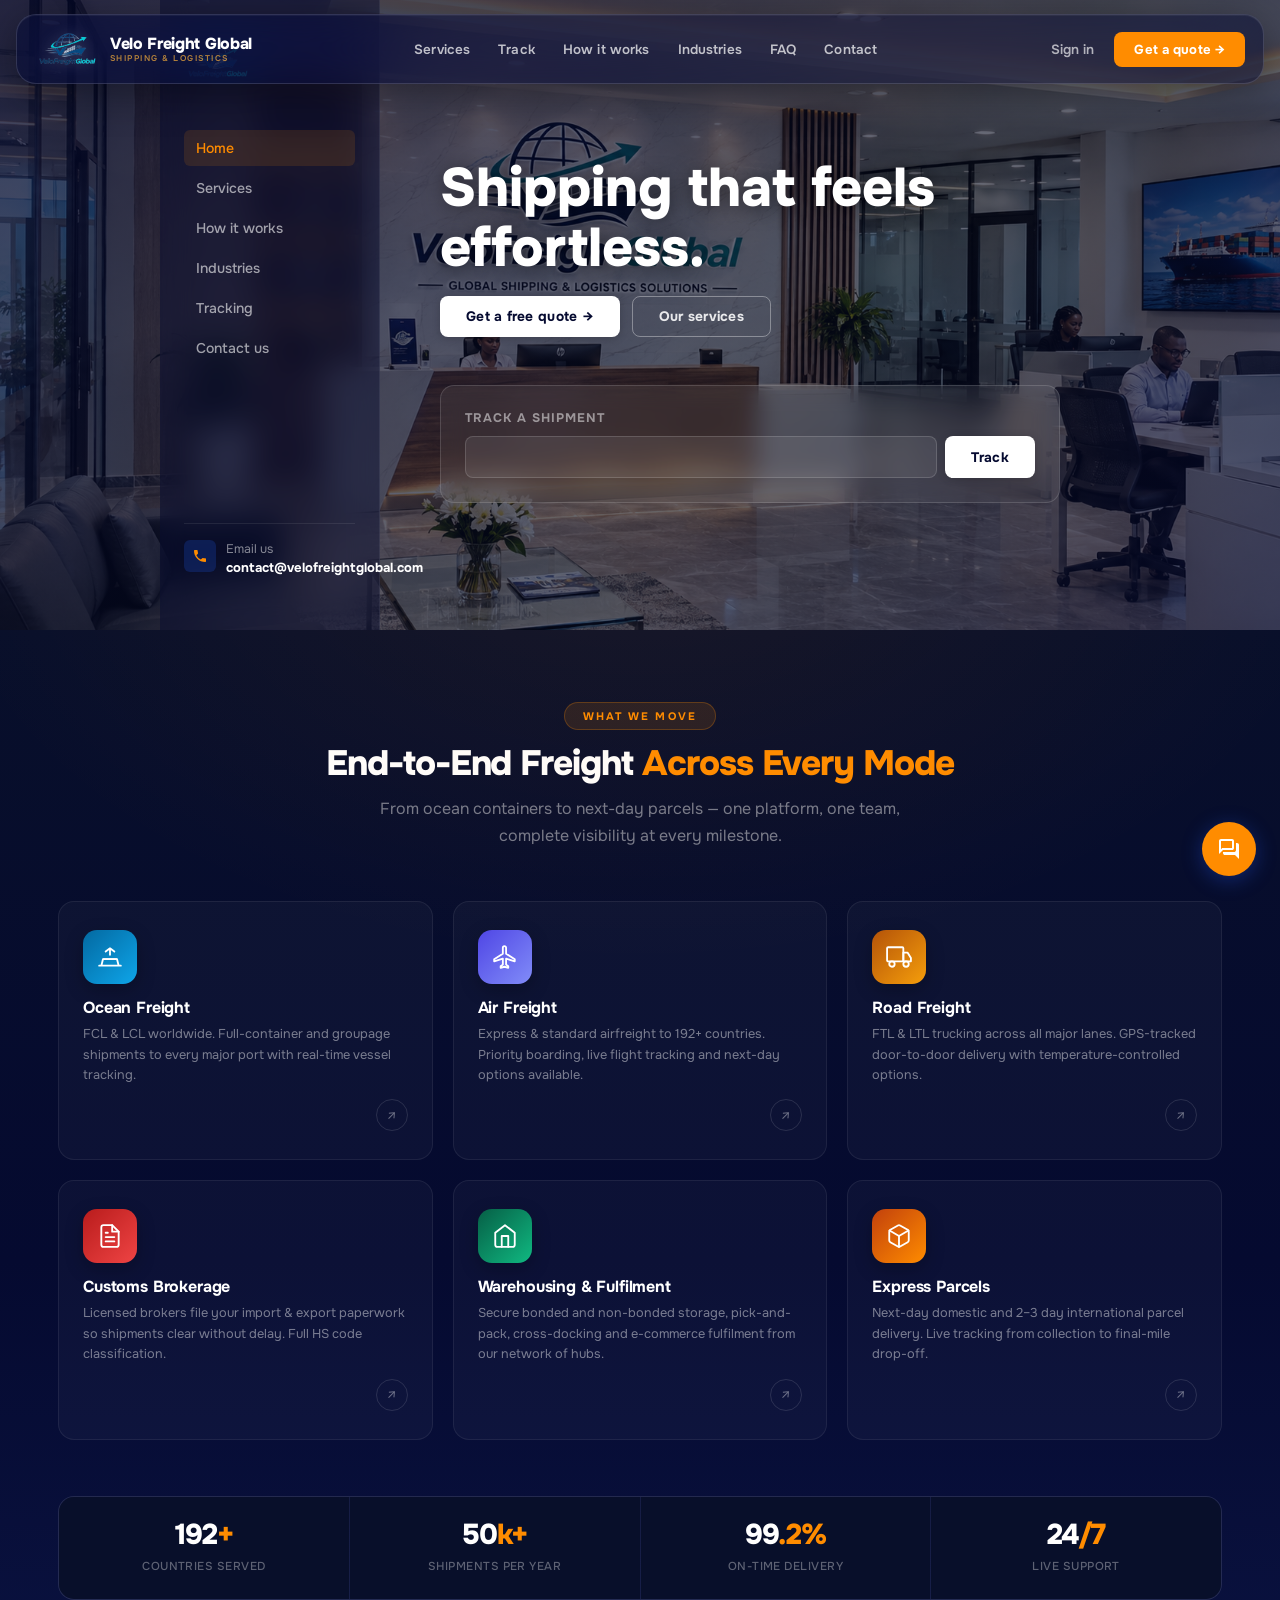
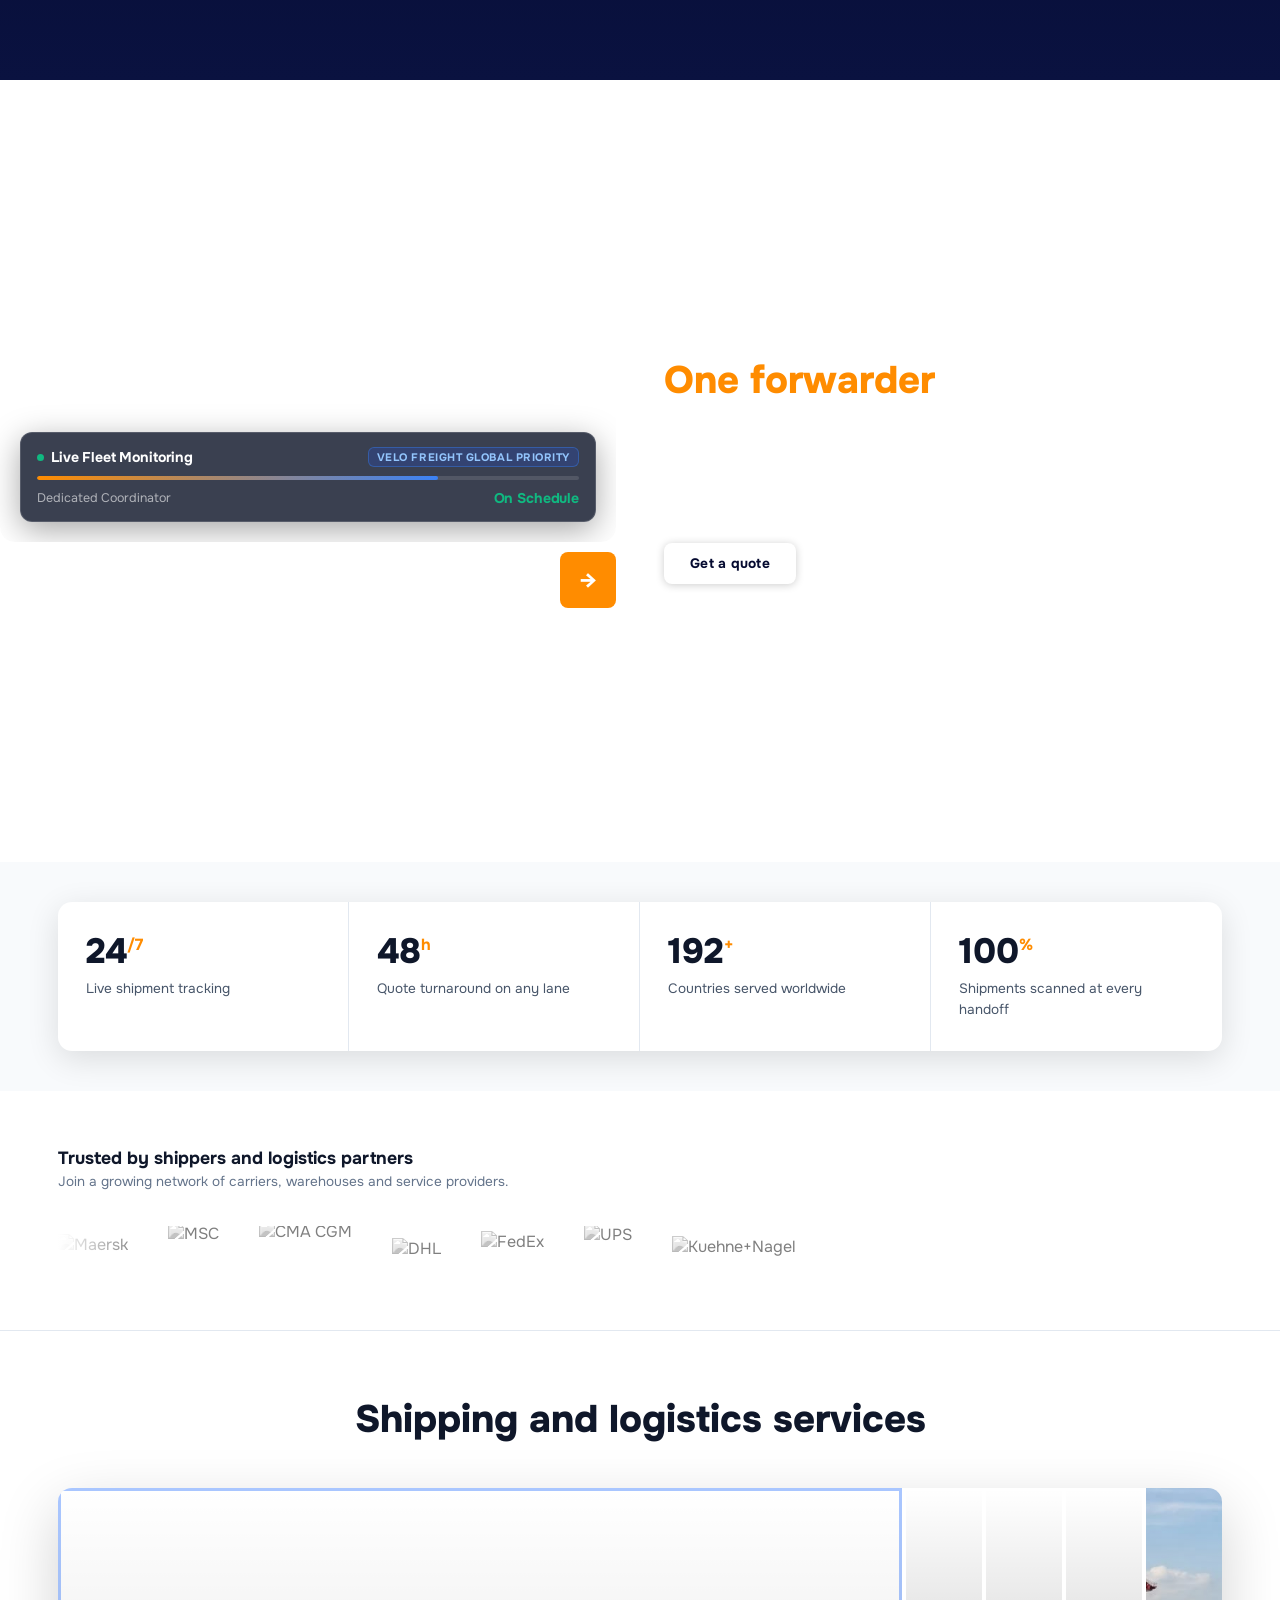
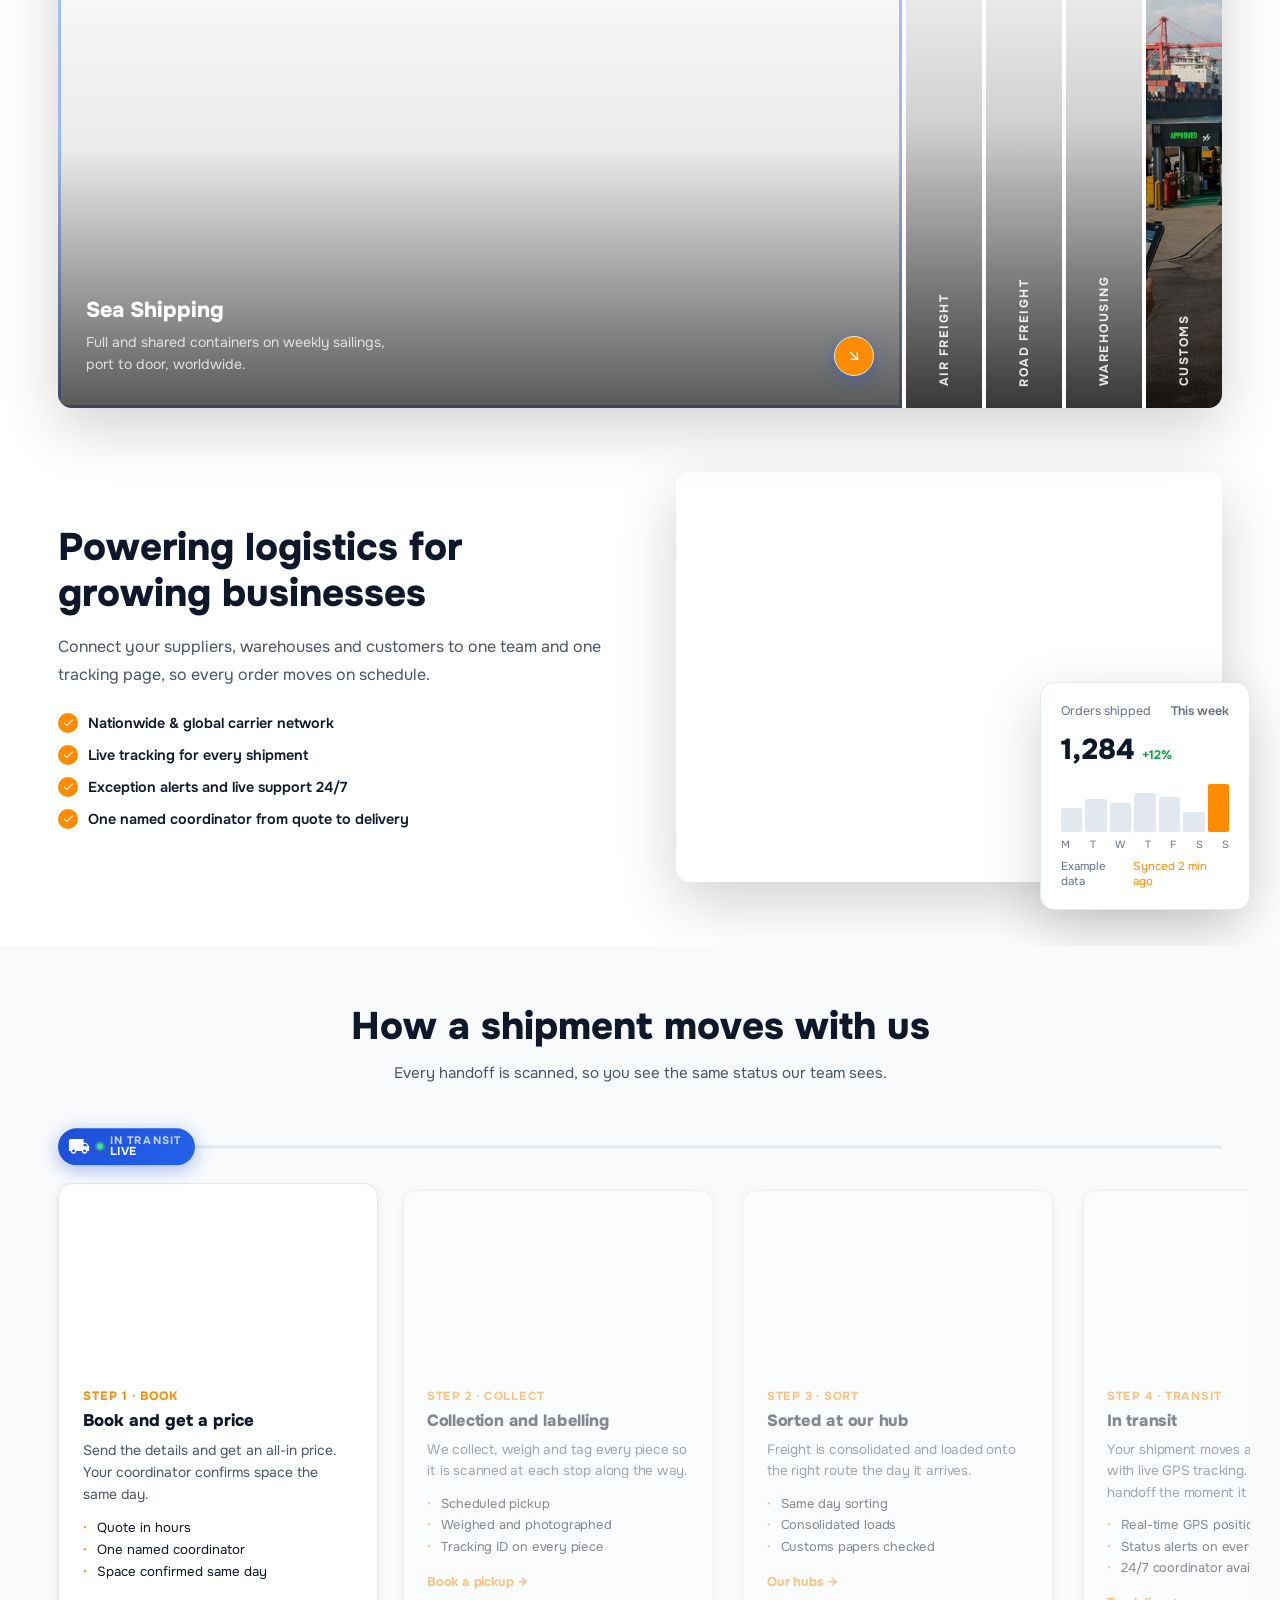
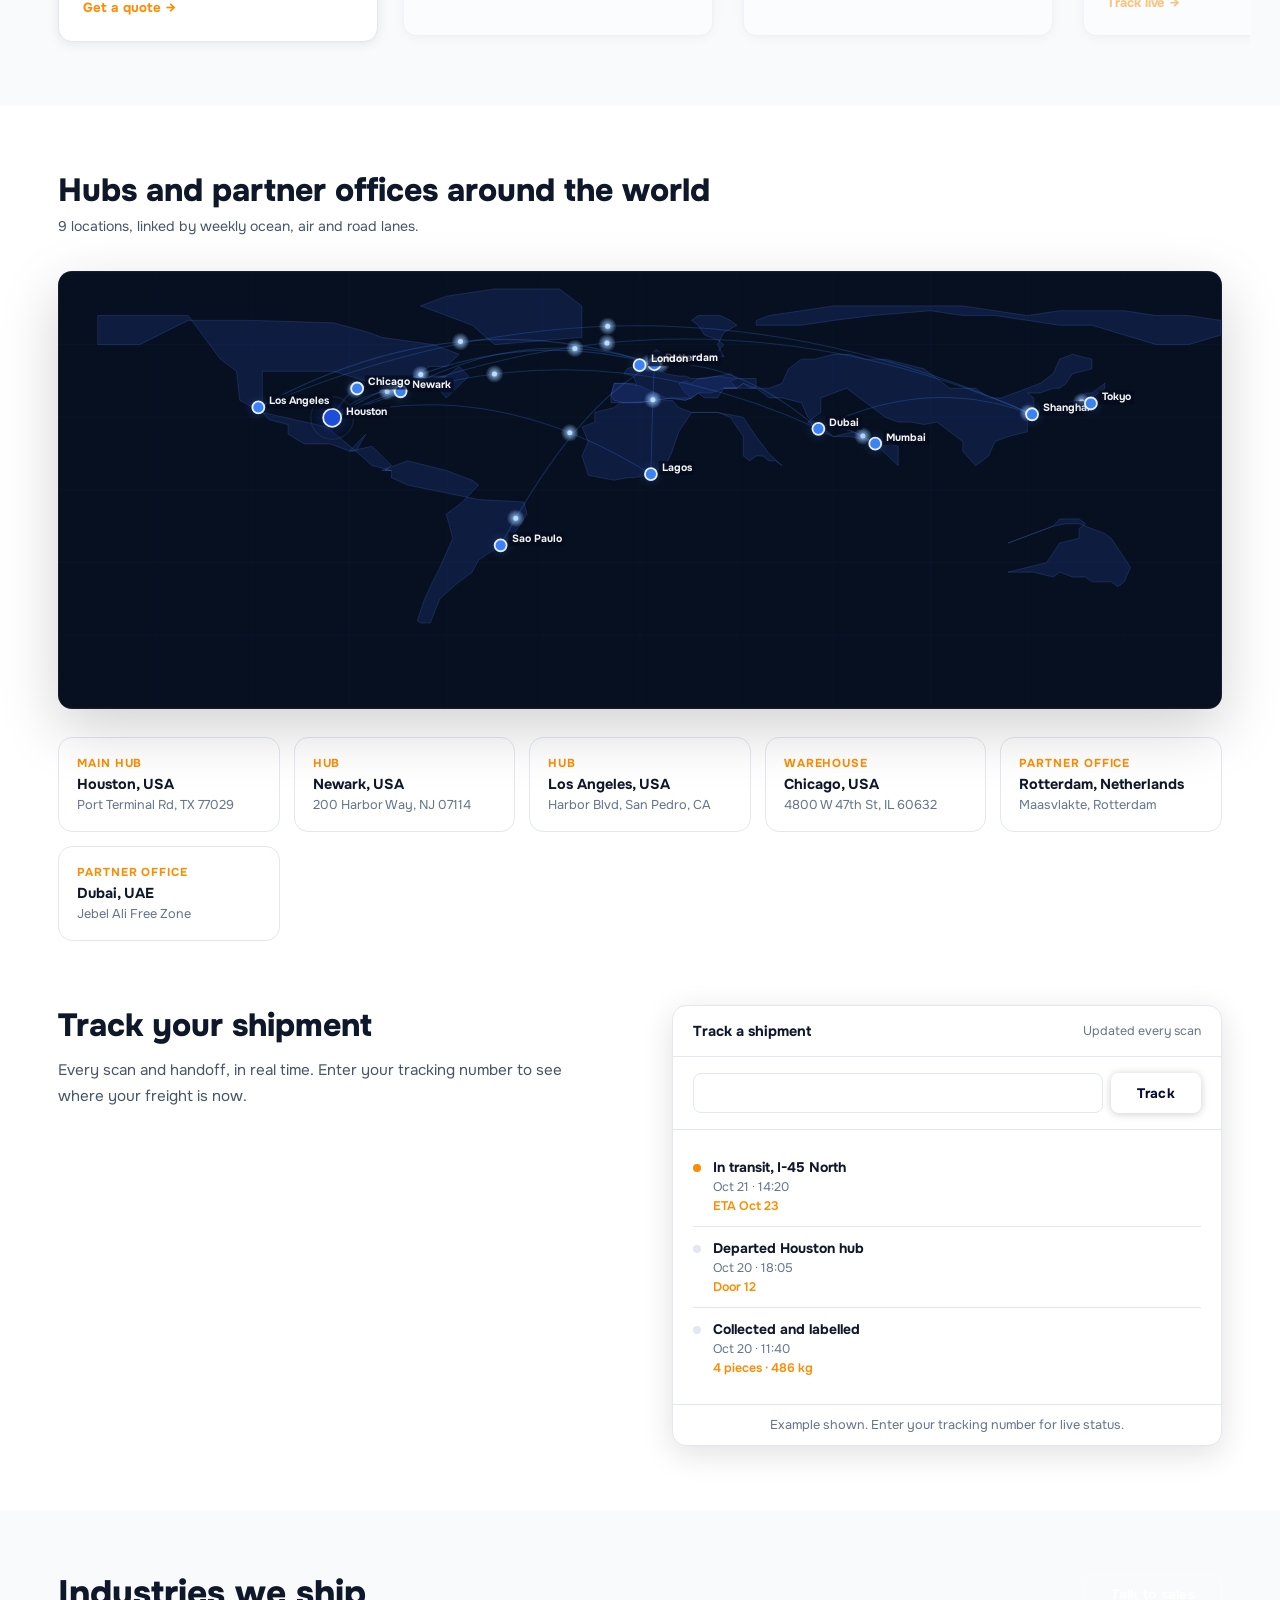
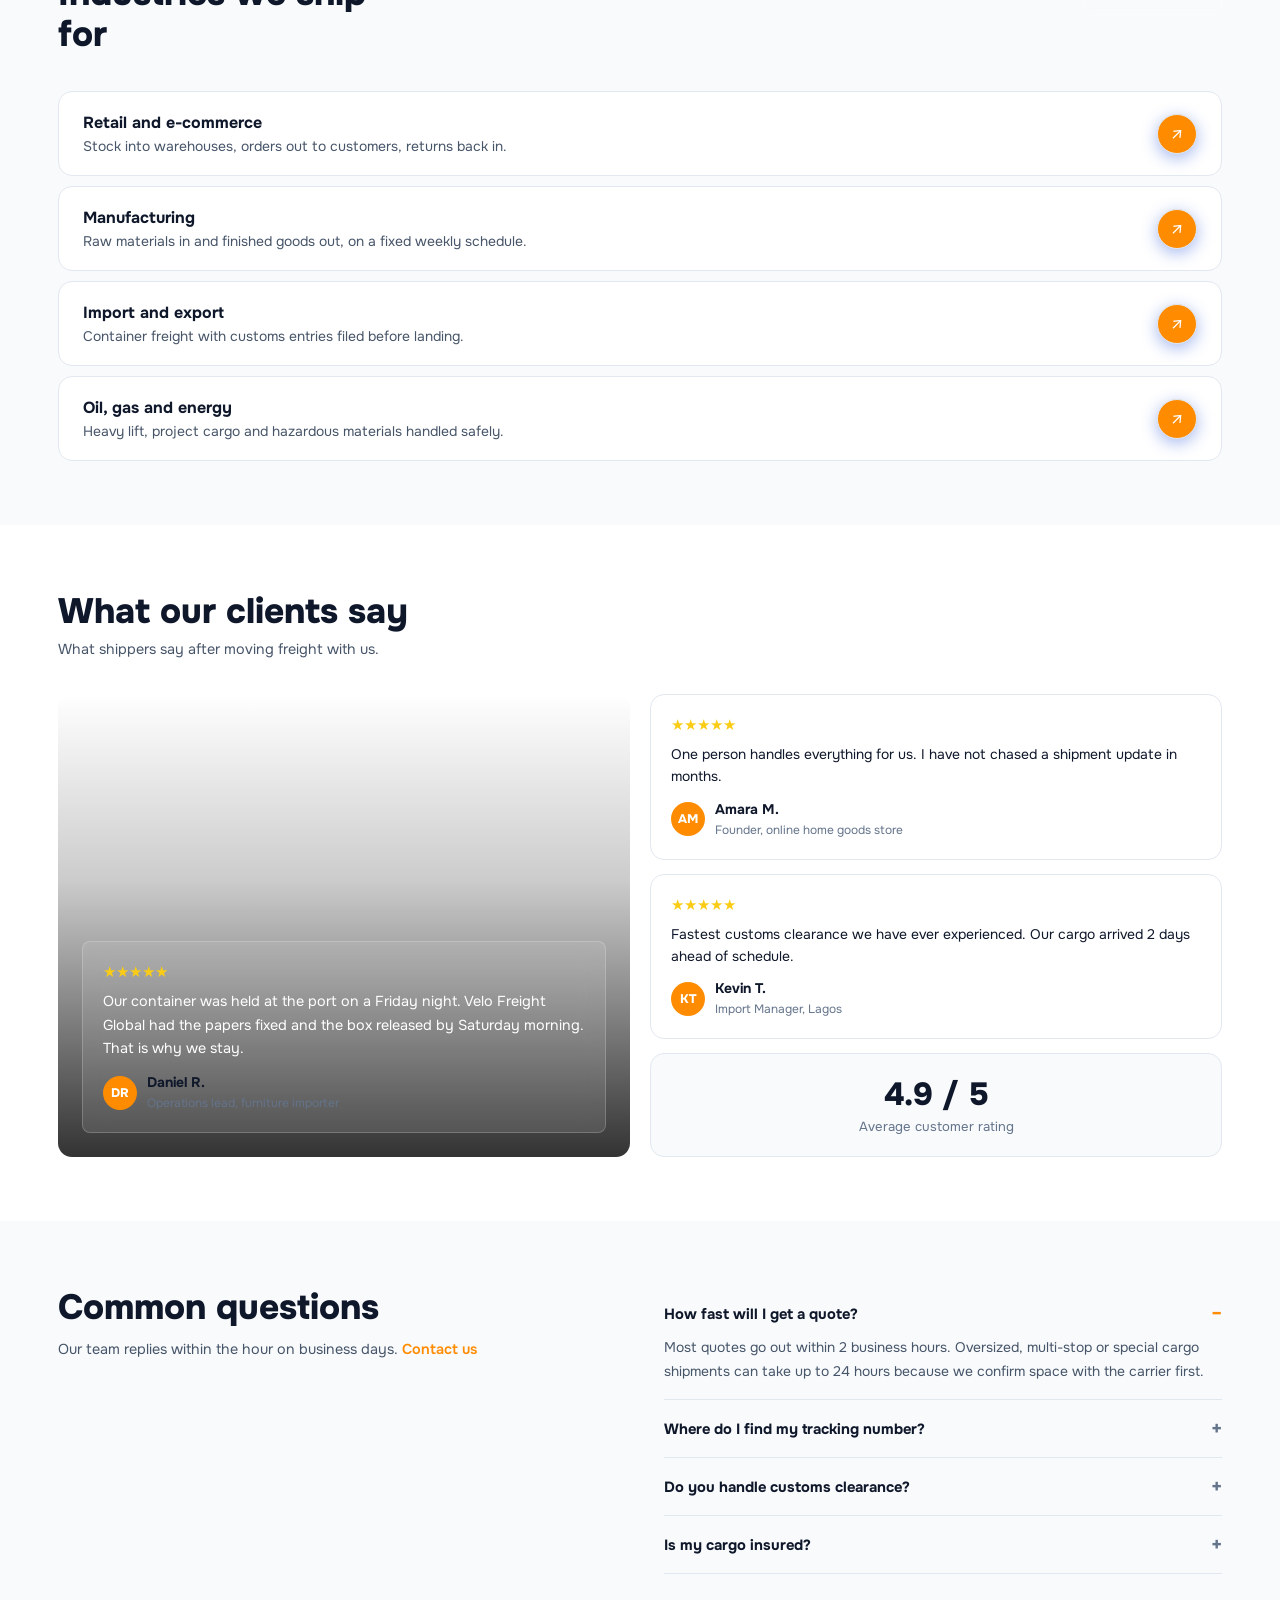
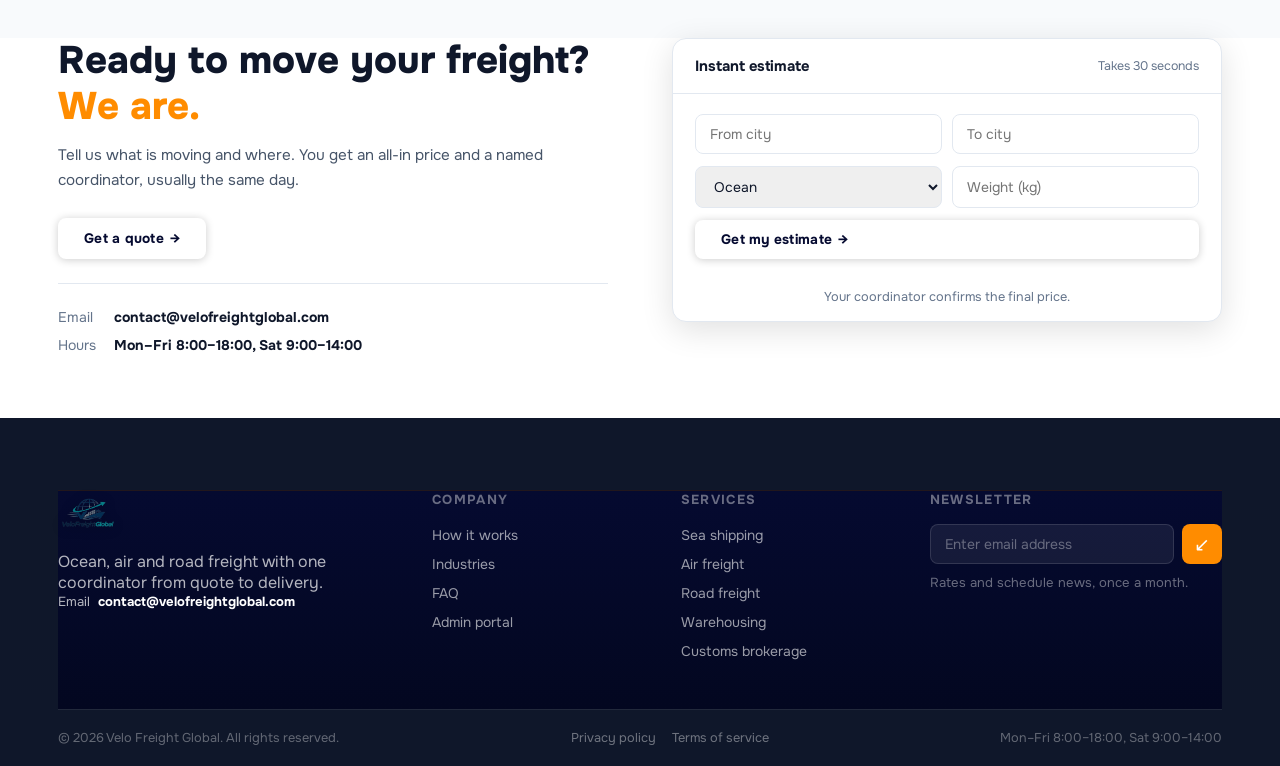
==== commit da5f27ec: "Add Smartsupp live chat to index.html" ====
--- a/index.html
+++ b/index.html
@@ -2108,7 +2108,7 @@
 <!-- Smartsupp Live Chat script -->
 <script type="text/javascript">
 var _smartsupp = _smartsupp || {};
-_smartsupp.key = 'd341c7274ed6821de2c8a312354d18943c1c0930';
+_smartsupp.key = 'f86c26982823650c51e6ec3e5b24589a37ceb448';
 window.smartsupp||(function(d) {
   var s,c,o=smartsupp=function(){ o._.push(arguments)};o._=[];
   s=d.getElementsByTagName('script')[0];c=d.createElement('script');
